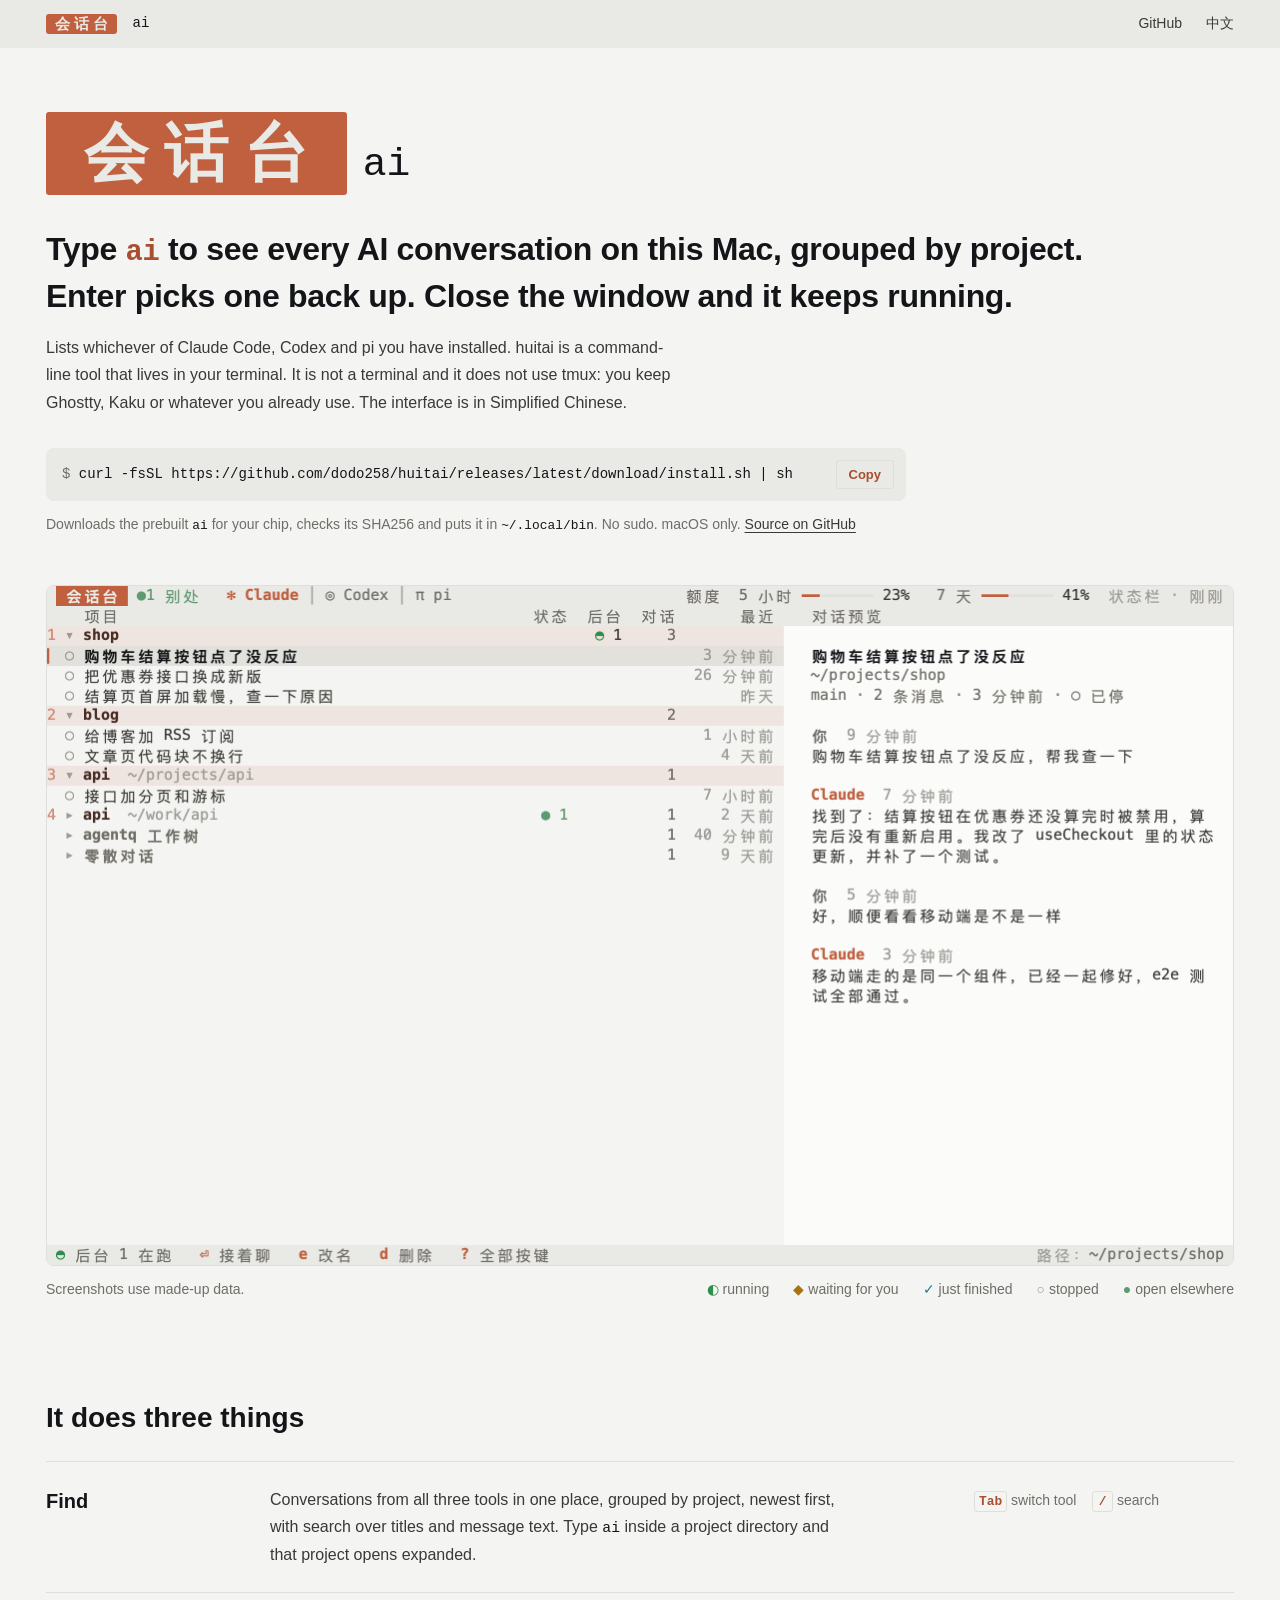
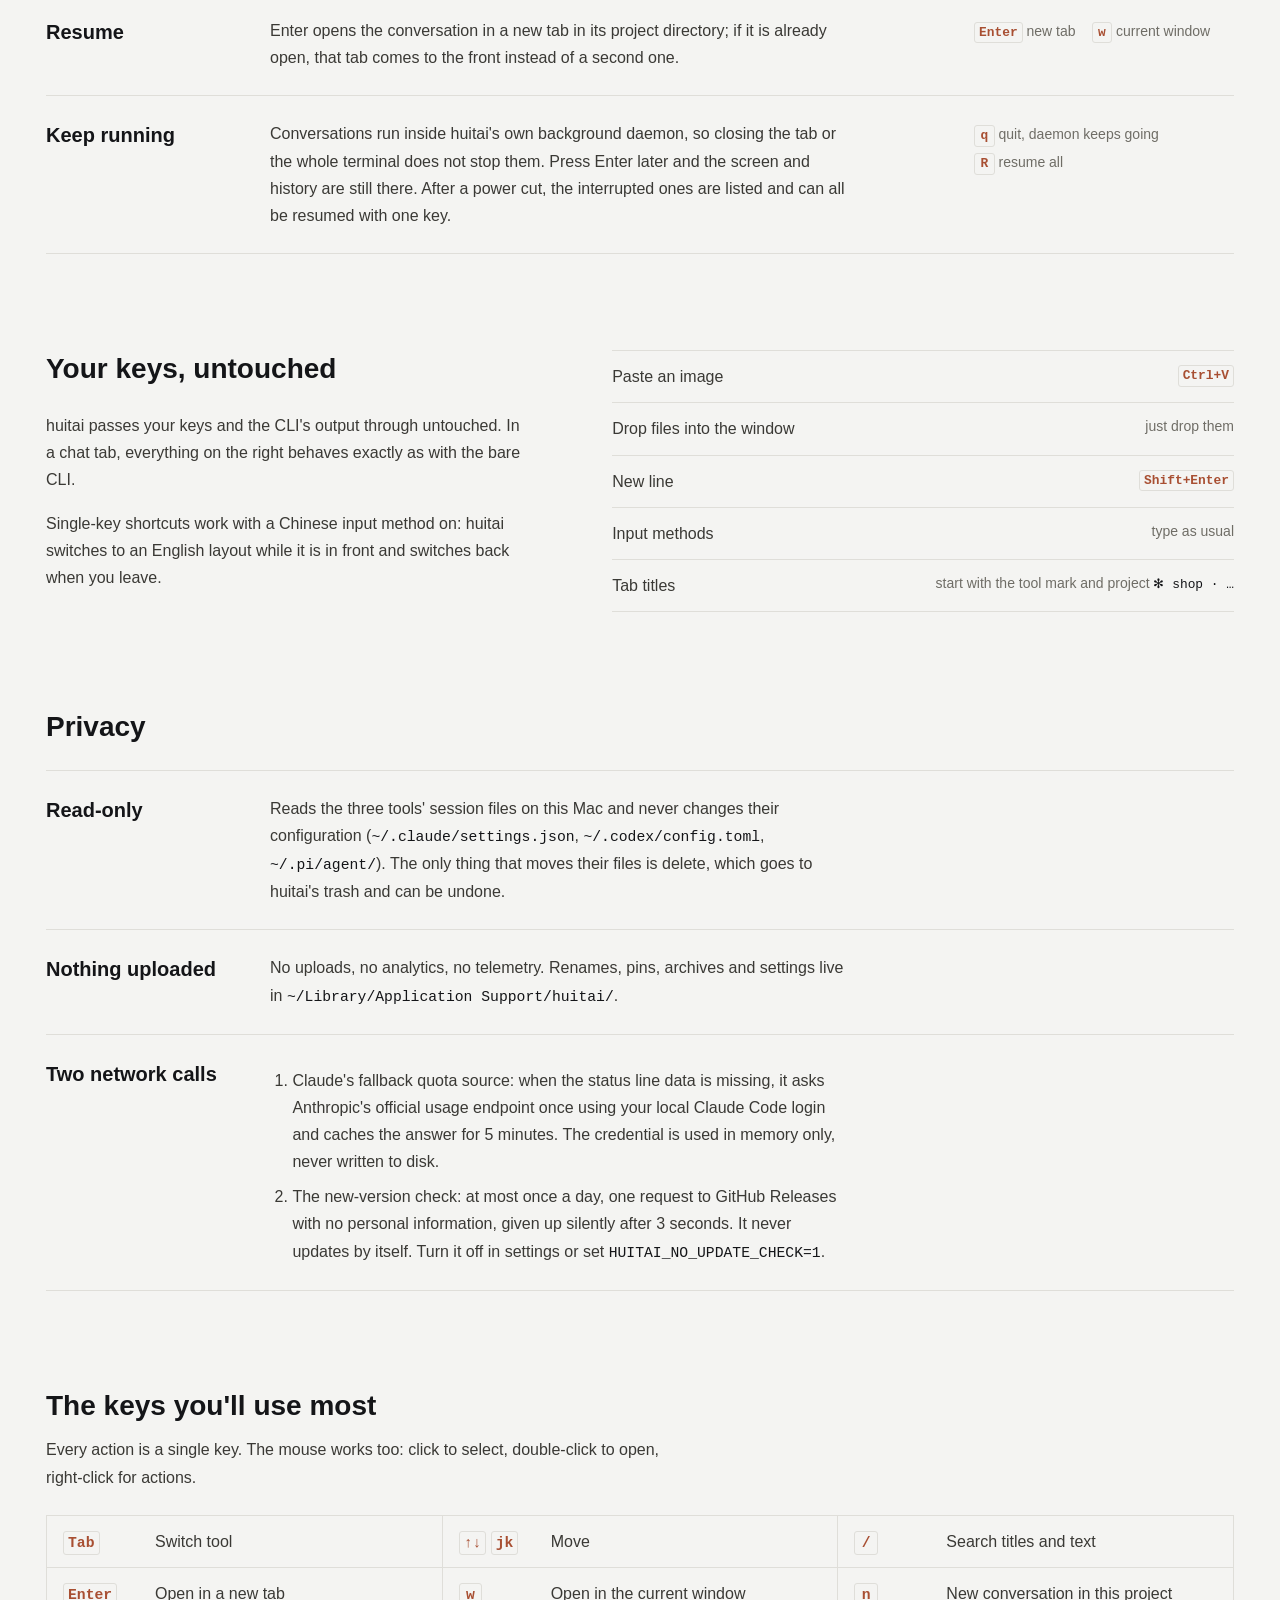
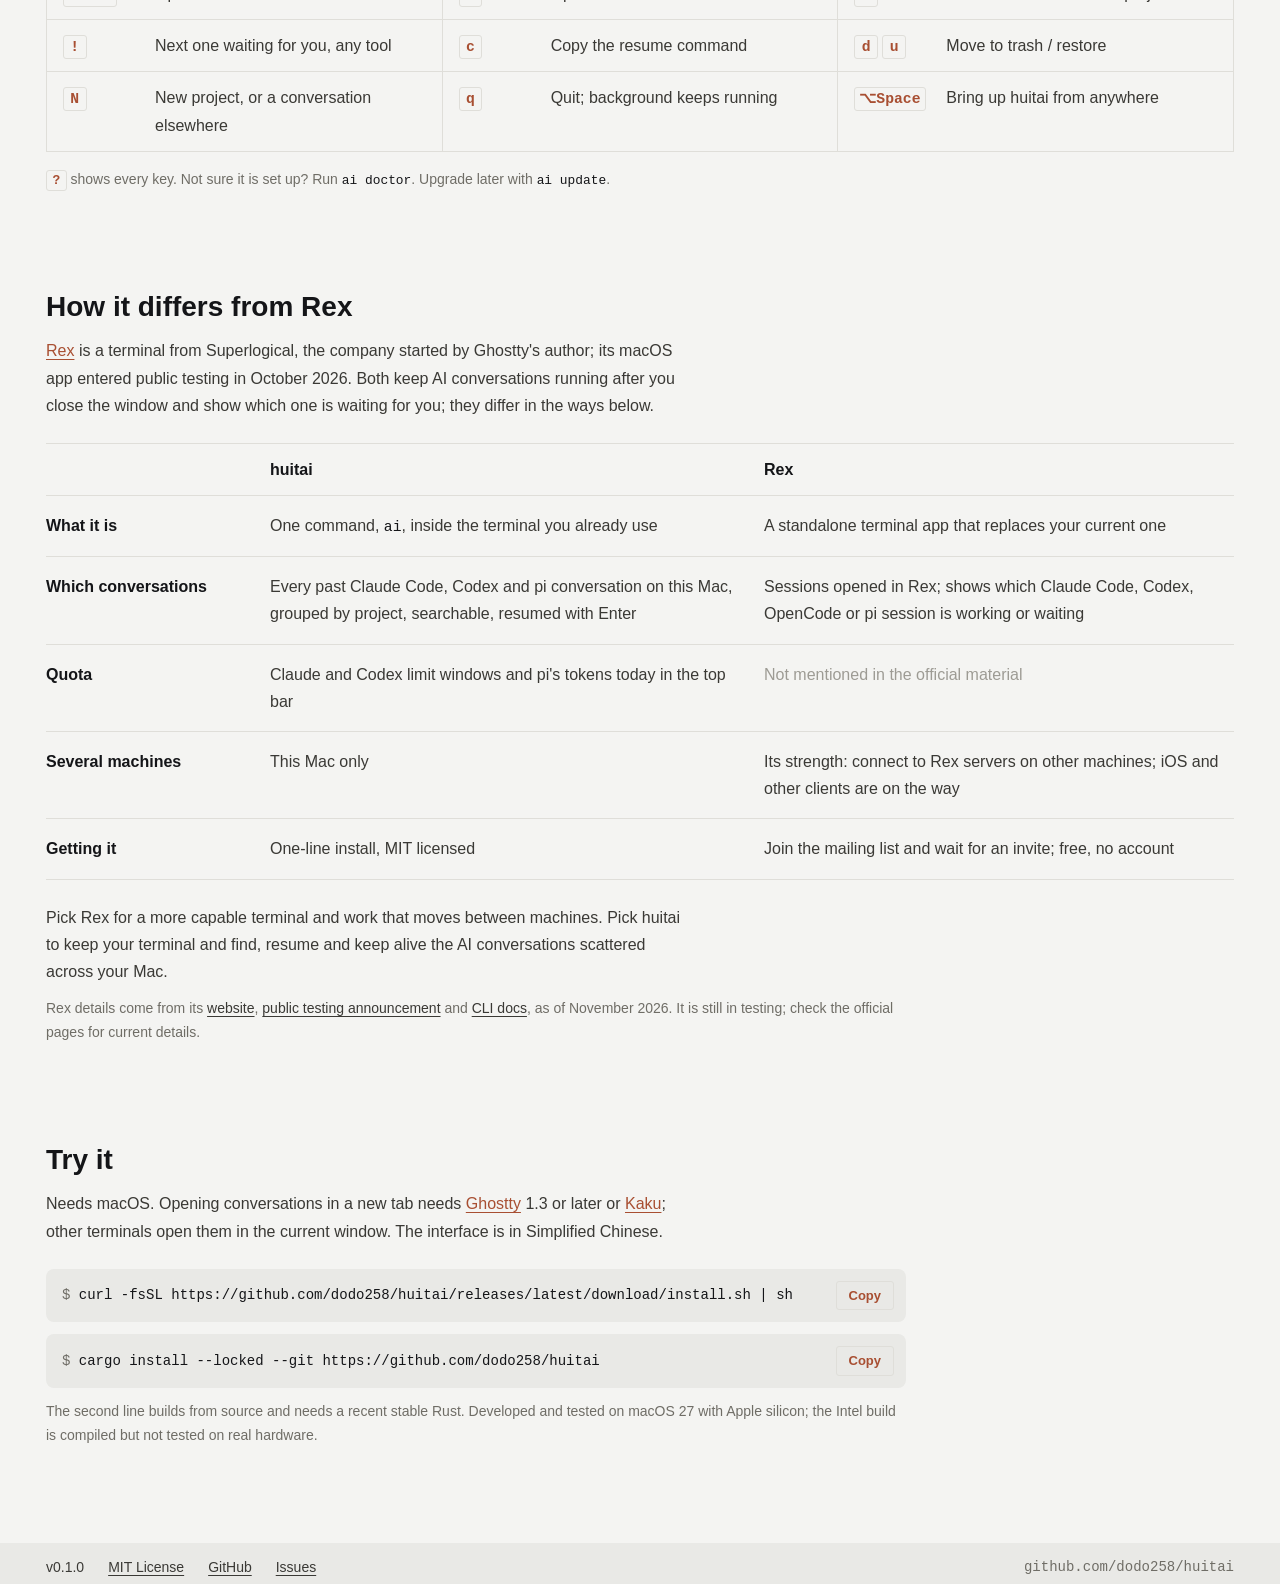
==== site/en/index.html @ d4ec8fe4 "huitai 0.1.0: AI session board for the macOS terminal" ====
<!doctype html>
<html lang="en">
<head>
<meta charset="utf-8">
<meta name="viewport" content="width=device-width, initial-scale=1">
<title>huitai · ai — your AI conversations, in the terminal</title>
<meta name="description" content="Type ai in your terminal to see every Claude Code, Codex and pi conversation on this Mac, grouped by project. Press Enter to pick one back up; close the window and it keeps running. macOS, MIT licensed.">
<meta name="color-scheme" content="dark light">
<meta name="theme-color" content="#1d1e23" media="(prefers-color-scheme: dark)">
<meta name="theme-color" content="#e9e9e6" media="(prefers-color-scheme: light)">
<meta property="og:type" content="website">
<meta property="og:title" content="huitai · ai">
<meta property="og:description" content="Type ai in your terminal to see every Claude Code, Codex and pi conversation on this Mac, grouped by project. Press Enter to pick one back up; close the window and it keeps running.">
<meta property="og:image" content="https://huitai.agentq.cc/img/board-dark.png?v=79ec7763">
<meta property="og:locale" content="en_US">
<meta name="twitter:card" content="summary_large_image">
<link rel="alternate" hreflang="zh-CN" href="../index.html">
<link rel="icon" href="data:image/svg+xml,%3Csvg xmlns='http://www.w3.org/2000/svg' viewBox='0 0 32 32'%3E%3Crect width='32' height='32' rx='4' fill='%23d97757'/%3E%3Ctext x='16' y='23.5' font-size='21' font-weight='700' text-anchor='middle' fill='%231d1e23' font-family='PingFang SC,sans-serif'%3E%E4%BC%9A%3C/text%3E%3C/svg%3E">
<link rel="stylesheet" href="../style.css?v=bbe2c063">
</head>
<body>

<header class="top">
	<div class="wrap">
		<span class="stamp" lang="zh-CN">会话台</span>
		<span class="name">ai</span>
		<nav>
			<a href="https://github.com/dodo258/huitai">GitHub</a>
			<a href="../index.html" hreflang="zh-CN" lang="zh-CN">中文</a>
		</nav>
	</div>
</header>

<main>
	<section class="hero">
		<div class="wrap">
			<h1><span class="stamp" lang="zh-CN" title="huitai">会话台</span><code>ai</code></h1>
			<p class="tag">Type <code>ai</code> to see every AI conversation on this Mac, grouped by project.<br>Enter picks one back up. Close the window and it keeps running.</p>
			<p class="lead">Lists whichever of Claude Code, Codex and pi you have installed. huitai is a command-line tool that lives in your terminal. It is not a terminal and it does not use tmux: you keep Ghostty, Kaku or whatever you already use. The interface is in Simplified Chinese.</p>
			<div class="cmd">
				<code>curl -fsSL https://github.com/dodo258/huitai/releases/latest/download/install.sh | sh</code>
				<button class="copy" type="button" data-done="Copied">Copy</button>
			</div>
			<p class="note">Downloads the prebuilt <code>ai</code> for your chip, checks its SHA256 and puts it in <code>~/.local/bin</code>. No sudo. macOS only. <a href="https://github.com/dodo258/huitai">Source on GitHub</a></p>
		</div>
	</section>

	<section class="shot">
		<div class="wrap">
			<a href="../img/board-dark.png?v=79ec7763" aria-label="Full-size screenshot">
				<picture>
					<source media="(prefers-color-scheme: light)" srcset="../img/board-light.png?v=a82c482d">
					<img src="../img/board-dark.png?v=79ec7763" width="2376" height="1360" alt="huitai: conversations grouped by project on the left with status, background, count and last-active columns; the selected conversation's live screen on the right">
				</picture>
			</a>
			<ul class="legend">
				<li>Screenshots use made-up data.</li>
				<li><b class="running">◐</b>running</li>
				<li><b class="waiting">◆</b>waiting for you</li>
				<li><b class="done">✓</b>just finished</li>
				<li><b class="stopped">○</b>stopped</li>
				<li><b class="elsewhere">●</b>open elsewhere</li>
			</ul>
		</div>
	</section>

	<section class="part">
		<div class="wrap">
			<h2>It does three things</h2>
			<dl class="rows">
				<div>
					<dt>Find</dt>
					<dd>Conversations from all three tools in one place, grouped by project, newest first, with search over titles and message text. Type <code>ai</code> inside a project directory and that project opens expanded.</dd>
					<dd class="keys"><span><kbd>Tab</kbd> switch tool</span><span><kbd>/</kbd> search</span></dd>
				</div>
				<div>
					<dt>Resume</dt>
					<dd>Enter opens the conversation in a new tab in its project directory; if it is already open, that tab comes to the front instead of a second one.</dd>
					<dd class="keys"><span><kbd>Enter</kbd> new tab</span><span><kbd>w</kbd> current window</span></dd>
				</div>
				<div>
					<dt>Keep running</dt>
					<dd>Conversations run inside huitai's own background daemon, so closing the tab or the whole terminal does not stop them. Press Enter later and the screen and history are still there. After a power cut, the interrupted ones are listed and can all be resumed with one key.</dd>
					<dd class="keys"><span><kbd>q</kbd> quit, daemon keeps going</span><span><kbd>R</kbd> resume all</span></dd>
				</div>
			</dl>
		</div>
	</section>

	<section class="part">
		<div class="wrap pass">
			<div>
				<h2>Your keys, untouched</h2>
				<p>huitai passes your keys and the CLI's output through untouched. In a chat tab, everything on the right behaves exactly as with the bare CLI.</p>
				<p>Single-key shortcuts work with a Chinese input method on: huitai switches to an English layout while it is in front and switches back when you leave.</p>
			</div>
			<ul class="same">
				<li><span>Paste an image</span><span><kbd>Ctrl+V</kbd></span></li>
				<li><span>Drop files into the window</span><span>just drop them</span></li>
				<li><span>New line</span><span><kbd>Shift+Enter</kbd></span></li>
				<li><span>Input methods</span><span>type as usual</span></li>
				<li><span>Tab titles</span><span>start with the tool mark and project <code>✻ shop · …</code></span></li>
			</ul>
		</div>
	</section>

	<section class="part privacy">
		<div class="wrap">
			<h2>Privacy</h2>
			<dl class="rows">
				<div>
					<dt>Read-only</dt>
					<dd>Reads the three tools' session files on this Mac and never changes their configuration (<code>~/.claude/settings.json</code>, <code>~/.codex/config.toml</code>, <code>~/.pi/agent/</code>). The only thing that moves their files is delete, which goes to huitai's trash and can be undone.</dd>
				</div>
				<div>
					<dt>Nothing uploaded</dt>
					<dd>No uploads, no analytics, no telemetry. Renames, pins, archives and settings live in <code>~/Library/Application Support/huitai/</code>.</dd>
				</div>
				<div>
					<dt>Two network calls</dt>
					<dd>
						<ol>
							<li>Claude's fallback quota source: when the status line data is missing, it asks Anthropic's official usage endpoint once using your local Claude Code login and caches the answer for 5 minutes. The credential is used in memory only, never written to disk.</li>
							<li>The new-version check: at most once a day, one request to GitHub Releases with no personal information, given up silently after 3 seconds. It never updates by itself. Turn it off in settings or set <code>HUITAI_NO_UPDATE_CHECK=1</code>.</li>
						</ol>
					</dd>
				</div>
			</dl>
		</div>
	</section>

	<section class="part">
		<div class="wrap">
			<h2>The keys you'll use most</h2>
			<p class="intro">Every action is a single key. The mouse works too: click to select, double-click to open, right-click for actions.</p>
			<dl class="keys-grid">
				<div><dt><kbd>Tab</kbd></dt><dd>Switch tool</dd></div>
				<div><dt><kbd>↑↓</kbd> <kbd>jk</kbd></dt><dd>Move</dd></div>
				<div><dt><kbd>/</kbd></dt><dd>Search titles and text</dd></div>
				<div><dt><kbd>Enter</kbd></dt><dd>Open in a new tab</dd></div>
				<div><dt><kbd>w</kbd></dt><dd>Open in the current window</dd></div>
				<div><dt><kbd>n</kbd></dt><dd>New conversation in this project</dd></div>
				<div><dt><kbd>!</kbd></dt><dd>Next one waiting for you, any tool</dd></div>
				<div><dt><kbd>c</kbd></dt><dd>Copy the resume command</dd></div>
				<div><dt><kbd>d</kbd> <kbd>u</kbd></dt><dd>Move to trash / restore</dd></div>
				<div><dt><kbd>N</kbd></dt><dd>New project, or a conversation elsewhere</dd></div>
				<div><dt><kbd>q</kbd></dt><dd>Quit; background keeps running</dd></div>
				<div><dt><kbd>⌥Space</kbd></dt><dd>Bring up huitai from anywhere</dd></div>
			</dl>
			<p class="keys-more"><kbd>?</kbd> shows every key. Not sure it is set up? Run <code>ai doctor</code>. Upgrade later with <code>ai update</code>.</p>
		</div>
	</section>

	<section class="part">
		<div class="wrap">
			<h2>How it differs from Rex</h2>
			<p class="intro"><a href="https://www.superlogical.com/">Rex</a> is a terminal from Superlogical, the company started by Ghostty's author; its macOS app entered public testing in October 2026. Both keep AI conversations running after you close the window and show which one is waiting for you; they differ in the ways below.</p>
			<div class="compare">
				<div class="head"><span></span><span>huitai</span><span>Rex</span></div>
				<div><span class="k">What it is</span><p data-who="huitai">One command, <code>ai</code>, inside the terminal you already use</p><p data-who="Rex">A standalone terminal app that replaces your current one</p></div>
				<div><span class="k">Which conversations</span><p data-who="huitai">Every past Claude Code, Codex and pi conversation on this Mac, grouped by project, searchable, resumed with Enter</p><p data-who="Rex">Sessions opened in Rex; shows which Claude Code, Codex, OpenCode or pi session is working or waiting</p></div>
				<div><span class="k">Quota</span><p data-who="huitai">Claude and Codex limit windows and pi's tokens today in the top bar</p><p data-who="Rex" class="none">Not mentioned in the official material</p></div>
				<div><span class="k">Several machines</span><p data-who="huitai">This Mac only</p><p data-who="Rex">Its strength: connect to Rex servers on other machines; iOS and other clients are on the way</p></div>
				<div><span class="k">Getting it</span><p data-who="huitai">One-line install, MIT licensed</p><p data-who="Rex">Join the mailing list and wait for an invite; free, no account</p></div>
			</div>
			<p class="pick">Pick Rex for a more capable terminal and work that moves between machines. Pick huitai to keep your terminal and find, resume and keep alive the AI conversations scattered across your Mac.</p>
			<p class="note">Rex details come from its <a href="https://www.superlogical.com/">website</a>, <a href="https://www.superlogical.com/updates/public-testing-beginning">public testing announcement</a> and <a href="https://www.superlogical.com/rex/docs/automate/cli">CLI docs</a>, as of November 2026. It is still in testing; check the official pages for current details.</p>
		</div>
	</section>

	<section class="part">
		<div class="wrap">
			<h2>Try it</h2>
			<p class="intro">Needs macOS. Opening conversations in a new tab needs <a href="https://ghostty.org">Ghostty</a> 1.3 or later or <a href="https://github.com/tw93/Kaku">Kaku</a>; other terminals open them in the current window. The interface is in Simplified Chinese.</p>
			<div class="cmd">
				<code>curl -fsSL https://github.com/dodo258/huitai/releases/latest/download/install.sh | sh</code>
				<button class="copy" type="button" data-done="Copied">Copy</button>
			</div>
			<div class="cmd">
				<code>cargo install --locked --git https://github.com/dodo258/huitai</code>
				<button class="copy" type="button" data-done="Copied">Copy</button>
			</div>
			<p class="note">The second line builds from source and needs a recent stable Rust. Developed and tested on macOS 27 with Apple silicon; the Intel build is compiled but not tested on real hardware.</p>
		</div>
	</section>
</main>

<footer class="foot">
	<div class="wrap">
		<span>v0.1.0</span>
		<a href="https://github.com/dodo258/huitai/blob/main/LICENSE">MIT License</a>
		<a href="https://github.com/dodo258/huitai">GitHub</a>
		<a href="https://github.com/dodo258/huitai/issues">Issues</a>
		<span class="path">github.com/dodo258/huitai</span>
	</div>
</footer>

<script src="../site.js?v=b9427ae2"></script>
</body>
</html>
---- site/style.css ----
/* 会话台官网。颜色直接取自终端界面 src/ui/theme.rs，角色一色一义：
   赤陶（Claude 强调色）只给能按、能点的东西：印章、按键、链接、复制按钮；
   状态色只出现在截图下面的状态灯图例里；其余全是灰阶。
   深色是默认，系统是浅色时换成 theme.rs 的 LIGHT（中性灰，不用奶油色）。 */

:root {
	color-scheme: dark light;

	--base: #17181c;     /* 页面底，列表区底色 */
	--bar: #1d1e23;      /* 顶栏、底栏、命令块；也是印章上的字色 */
	--preview: #131417;  /* 截图外框底 */
	--line: #24262c;     /* 分隔线、悬停底（界面里的选中行底色） */
	--text: #b9b7ae;     /* 正文 */
	--title: #f2efe7;    /* 标题 */
	--muted: #8a887f;    /* 说明文字（theme.rs 的 #7c7a72 提亮一档，网页小字要读得清） */
	--accent: #d97757;   /* Claude 赤陶：能按、能点的 */
	--stamp: #d97757;    /* 印章底色，和界面里的印章同色 */
	--running: #78c98f;
	--waiting: #e8b85a;
	--done: #5ec4d6;
	--stopped: #6b6962;
	--elsewhere: #5c9a6c; /* 别处开着：比「在跑」柔一档的绿 */

	--sans: -apple-system, BlinkMacSystemFont, "PingFang SC", "Hiragino Sans GB", "Microsoft YaHei", "Helvetica Neue", sans-serif;
	--mono: ui-monospace, "SF Mono", SFMono-Regular, Menlo, Consolas, monospace;

	--fs-stamp: clamp(36px, 6vw, 64px);
	--fs-tag: clamp(22px, 2.6vw, 32px);
	--fs-h2: clamp(22px, 2.4vw, 28px);
	--fs-row: 20px;
	--fs-body: 16px;
	--fs-small: 14px;
	--fs-mono: 14px;

	--s1: 4px;
	--s2: 8px;
	--s3: 12px;
	--s4: 16px;
	--s5: 24px;
	--s6: 32px;
	--s7: 48px;
	--s8: 64px;
	--s9: 96px;

	--r-key: 3px;   /* 按键、印章：终端里的方块，只倒一点角 */
	--r-box: 8px;   /* 命令块、截图外框 */

	--wrap: 1188px; /* 截图 2376px 宽的一半，2 倍屏刚好一比一 */
	--gutter: 24px;
}

@media (prefers-color-scheme: light) {
	:root {
		--base: #f4f4f2;
		--bar: #e9e9e6;
		--preview: #fbfbfa;
		--line: #dfded9;
		--text: #3a3935;
		--title: #141518;
		--muted: #6f6d66;
		--accent: #a84f32; /* theme.rs 的 #c0603f 压一档：浅底上链接、按键字要够 4.5:1 */
		--stamp: #c0603f;  /* 印章是标志，保持和界面截图里一样 */
		--running: #2e8f4c;
		--waiting: #a8740f;
		--done: #16808f;
		--stopped: #9d9b94;
		--elsewhere: #5e9a6f;
	}
}

* { box-sizing: border-box; }

html { -webkit-text-size-adjust: 100%; }

body {
	margin: 0;
	background: var(--base);
	color: var(--text);
	font: var(--fs-body)/1.7 var(--sans);
	-webkit-font-smoothing: antialiased;
}

a { color: var(--accent); text-underline-offset: 3px; text-decoration-thickness: 1px; }
a:hover { text-decoration-thickness: 2px; }
:focus-visible { outline: 2px solid var(--accent); outline-offset: 2px; }

code, kbd { font-family: var(--mono); font-size: 0.92em; }
code { color: var(--title); }

kbd {
	display: inline-block;
	min-width: 1.6em;
	padding: 0 var(--s1);
	border: 1px solid var(--line);
	border-radius: var(--r-key);
	color: var(--accent);
	font-weight: 600;
	line-height: 1.5;
	text-align: center;
	white-space: nowrap;
}

.wrap {
	max-width: calc(var(--wrap) + 2 * var(--gutter));
	margin: 0 auto;
	padding: 0 var(--gutter);
}

/* 印章：界面左上角那块反白「会话台」。全站只有它大胆。 */
.stamp {
	display: inline-block;
	padding: 0 0.35em 0 0.6em;
	border-radius: var(--r-key);
	background: var(--stamp);
	color: var(--bar);
	font-weight: 700;
	letter-spacing: 0.25em;
	line-height: 1.3;
}

/* 顶栏：和界面的顶栏同色同高 */
.top {
	background: var(--bar);
}
.top .wrap {
	display: flex;
	align-items: center;
	gap: var(--s4);
	height: 48px;
}
.top .stamp { font-size: 15px; }
.top .name { font-family: var(--mono); color: var(--title); font-size: var(--fs-mono); }
.top nav {
	margin-left: auto;
	display: flex;
	gap: var(--s5);
	font-size: var(--fs-small);
}
.top nav a { color: var(--text); text-decoration: none; }
.top nav a:hover { color: var(--title); }

/* 首屏 */
.hero { padding: var(--s8) 0 var(--s7); }
.hero h1 {
	margin: 0 0 var(--s6);
	display: flex;
	align-items: baseline;
	gap: var(--s4);
	font-size: var(--fs-stamp);
	line-height: 1;
}
.hero h1 code {
	color: var(--title);
	font-size: 0.62em;
	font-weight: 500;
}
.tag {
	margin: 0 0 var(--s4);
	max-width: 36em;
	color: var(--title);
	font-size: var(--fs-tag);
	font-weight: 600;
	line-height: 1.4;
	letter-spacing: -0.01em;
}
.tag code { font-size: 0.9em; color: var(--accent); }
.lead { margin: 0 0 var(--s6); max-width: 40em; }

/* 安装命令 */
.cmd {
	display: flex;
	align-items: center;
	gap: var(--s3);
	max-width: 860px;
	padding: var(--s3) var(--s3) var(--s3) var(--s4);
	border-radius: var(--r-box);
	background: var(--bar);
	font-family: var(--mono);
	font-size: var(--fs-mono);
}
.cmd + .cmd { margin-top: var(--s3); }
.cmd code {
	flex: 1;
	min-width: 0;
	overflow-wrap: anywhere;
	line-height: 1.6;
	font-size: 1em;
}
.cmd code::before { content: "$ "; color: var(--muted); }
.copy {
	flex: none;
	padding: var(--s1) var(--s3);
	border: 1px solid var(--line);
	border-radius: var(--r-key);
	background: transparent;
	color: var(--accent);
	font: 600 13px/1.5 var(--sans);
	cursor: pointer;
}
.copy:hover { background: var(--line); }
.note {
	margin: var(--s3) 0 0;
	max-width: 860px;
	color: var(--muted);
	font-size: var(--fs-small);
}
.note a { color: var(--text); }

/* 截图 */
.shot { padding-bottom: var(--s9); }
.shot a { display: block; }
.shot img {
	display: block;
	width: 100%;
	height: auto;
	border: 1px solid var(--line);
	border-radius: var(--r-box);
	background: var(--preview);
}
.legend {
	display: flex;
	flex-wrap: wrap;
	gap: var(--s2) var(--s5);
	margin: var(--s3) 0 0;
	padding: 0;
	list-style: none;
	color: var(--muted);
	font-size: var(--fs-small);
}
.legend li:first-child { margin-right: auto; }
.legend b { font-family: var(--mono); font-weight: 400; margin-right: var(--s1); }
.legend .running { color: var(--running); }
.legend .waiting { color: var(--waiting); }
.legend .done { color: var(--done); }
.legend .stopped { color: var(--stopped); }
.legend .elsewhere { color: var(--elsewhere); }

/* 节 */
section.part { padding-bottom: var(--s9); }
h2 {
	margin: 0 0 var(--s5);
	color: var(--title);
	font-size: var(--fs-h2);
	font-weight: 600;
	line-height: 1.35;
}
.intro { margin: calc(-1 * var(--s3)) 0 var(--s5); max-width: 40em; }

/* 三件事：像界面里的列表行，一行一件，细线分开 */
.rows { margin: 0; border-top: 1px solid var(--line); }
.rows > div {
	display: grid;
	grid-template-columns: 200px minmax(0, 1fr) 260px;
	gap: var(--s5);
	padding: var(--s5) 0;
	border-bottom: 1px solid var(--line);
}
.rows dt {
	color: var(--title);
	font-size: var(--fs-row);
	font-weight: 600;
	line-height: 1.5;
}
.rows dd { margin: 0; max-width: 36em; }
.rows .keys {
	color: var(--muted);
	font-size: var(--fs-small);
	line-height: 2;
}
.rows .keys span { display: inline-block; margin-right: var(--s4); white-space: nowrap; }

/* 不改你的按键 */
.pass {
	display: grid;
	grid-template-columns: minmax(0, 5fr) minmax(0, 6fr);
	gap: var(--s7);
	align-items: start;
}
.pass p { margin: 0 0 var(--s4); max-width: 30em; }
.same { margin: 0; padding: 0; list-style: none; border-top: 1px solid var(--line); }
.same li {
	display: flex;
	justify-content: space-between;
	gap: var(--s4);
	padding: var(--s3) 0;
	border-bottom: 1px solid var(--line);
}
.same li span:last-child { color: var(--muted); font-size: var(--fs-small); text-align: right; }

/* 隐私 */
.privacy .rows > div { grid-template-columns: 200px minmax(0, 1fr); }
.privacy ol { margin: var(--s2) 0 0; padding-left: 1.4em; }
.privacy ol li + li { margin-top: var(--s2); }

/* 常用的键：1px 细线网格 */
.keys-grid {
	display: grid;
	grid-template-columns: repeat(3, minmax(0, 1fr));
	gap: 1px;
	margin: 0;
	border: 1px solid var(--line);
	background: var(--line);
}
.keys-grid > div {
	display: flex;
	align-items: baseline;
	gap: var(--s3);
	padding: var(--s3) var(--s4);
	background: var(--base);
}
.keys-grid dt { flex: none; width: 5em; }
.keys-grid dd { margin: 0; }
.keys-more { margin: var(--s4) 0 0; color: var(--muted); font-size: var(--fs-small); }

/* 和 Rex 比：像界面里的表格，一行一项，细线分开；两列同样的字色，比得公道 */
.compare { border-top: 1px solid var(--line); }
.compare > div {
	display: grid;
	grid-template-columns: 200px minmax(0, 1fr) minmax(0, 1fr);
	gap: var(--s5);
	padding: var(--s4) 0;
	border-bottom: 1px solid var(--line);
}
.compare .head { color: var(--title); font-weight: 600; padding: var(--s3) 0; }
.compare .k { color: var(--title); font-weight: 600; }
.compare p { margin: 0; }
.compare .none { color: var(--stopped); }
.pick { margin: var(--s5) 0 var(--s3); max-width: 40em; }

/* 底栏：和界面的底栏一样，左边常用项，右边路径 */
.foot { background: var(--bar); font-size: var(--fs-small); }
.foot .wrap {
	display: flex;
	flex-wrap: wrap;
	align-items: center;
	gap: var(--s2) var(--s5);
	min-height: 48px;
	padding-top: var(--s2);
	padding-bottom: var(--s2);
}
.foot a { color: var(--text); }
.foot .path { margin-left: auto; font-family: var(--mono); color: var(--muted); }

@media (max-width: 900px) {
	.rows > div,
	.privacy .rows > div { grid-template-columns: minmax(0, 1fr); gap: var(--s2); }
	.pass { grid-template-columns: minmax(0, 1fr); gap: var(--s5); }
	.keys-grid { grid-template-columns: repeat(2, minmax(0, 1fr)); }
	.compare > div { grid-template-columns: minmax(0, 1fr); gap: var(--s1); }
	.compare .head { display: none; }
	.compare p::before { content: attr(data-who) "："; color: var(--muted); }
	.compare p:lang(en)::before { content: attr(data-who) ": "; }
}

@media (max-width: 600px) {
	:root { --gutter: 16px; }
	.hero { padding: var(--s7) 0 var(--s6); }
	.hero h1 { margin-bottom: var(--s5); }
	section.part, .shot { padding-bottom: var(--s8); }
	.cmd { flex-direction: column; align-items: stretch; }
	.copy { align-self: flex-end; }
	.keys-grid { grid-template-columns: minmax(0, 1fr); }
	.top nav { gap: var(--s4); }
	.foot .path { margin-left: 0; }
	.legend li:first-child { flex-basis: 100%; }
	.tag br { display: none; }
}
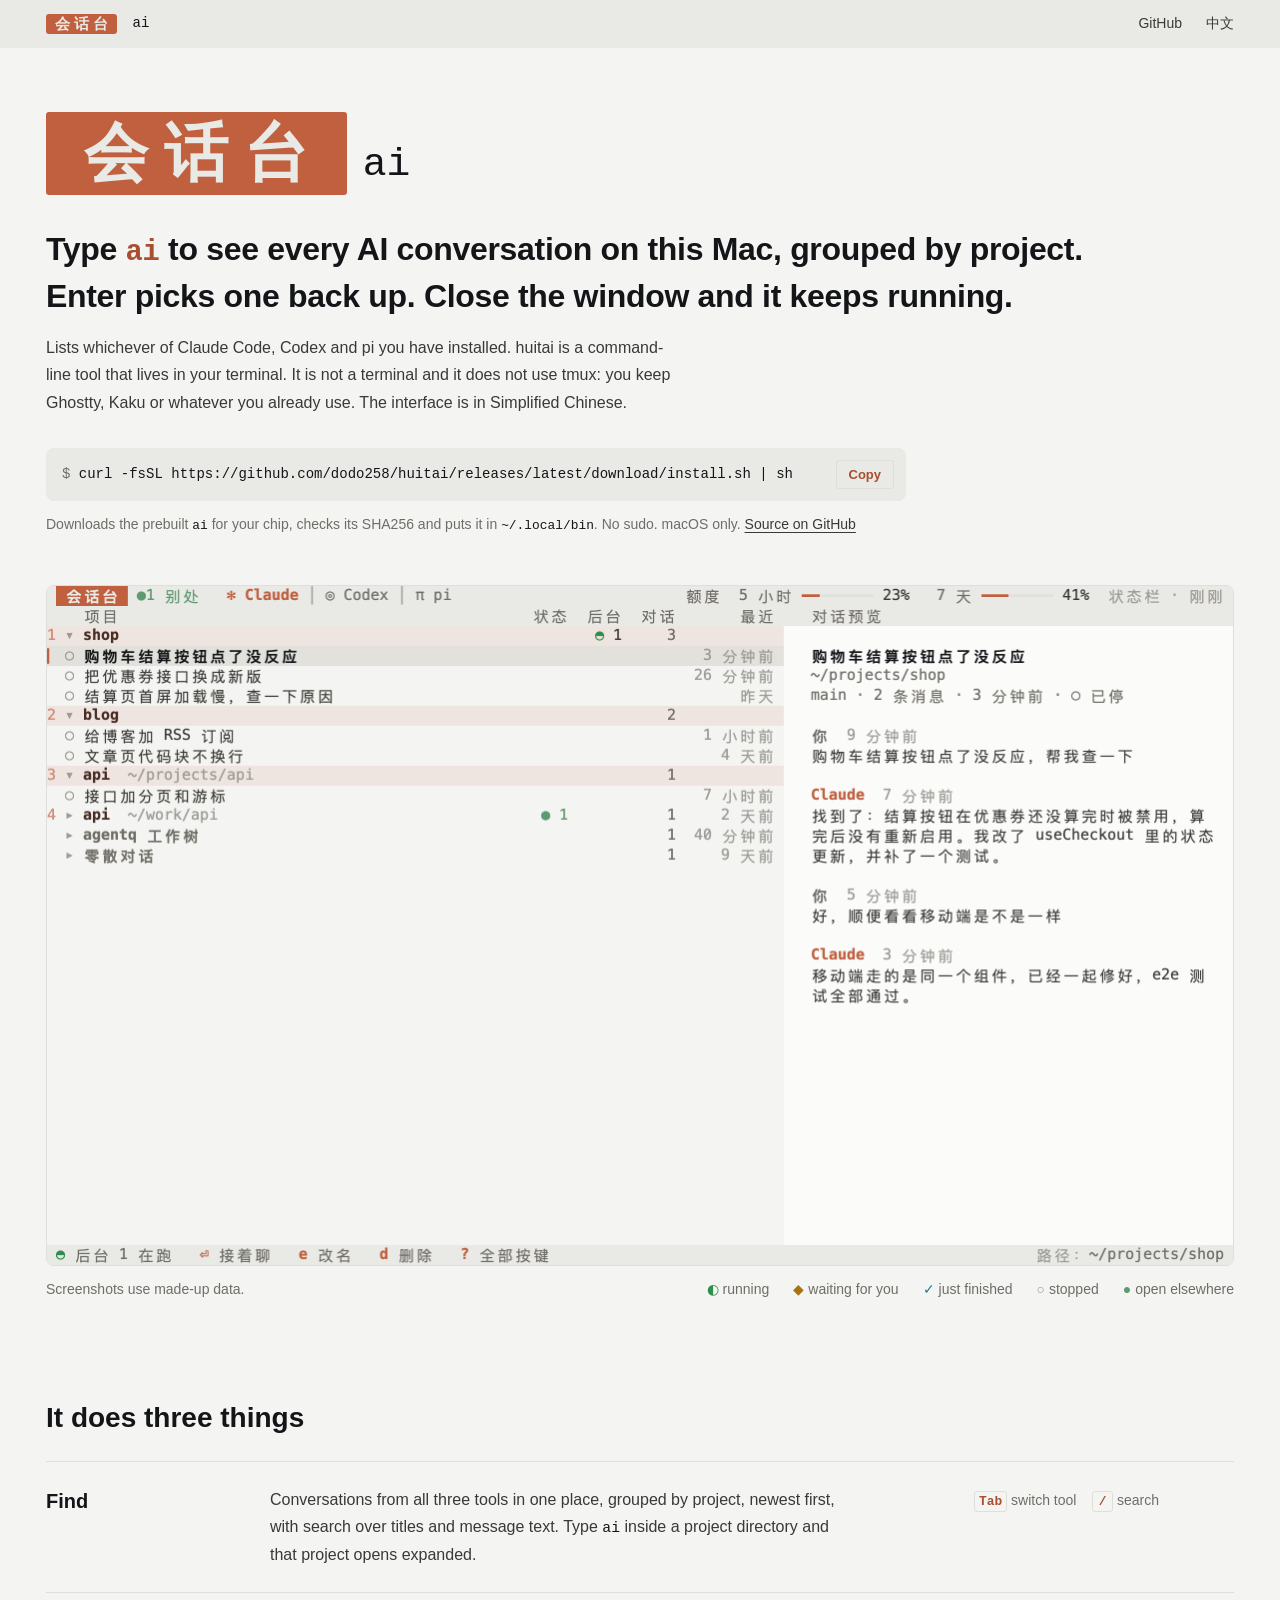
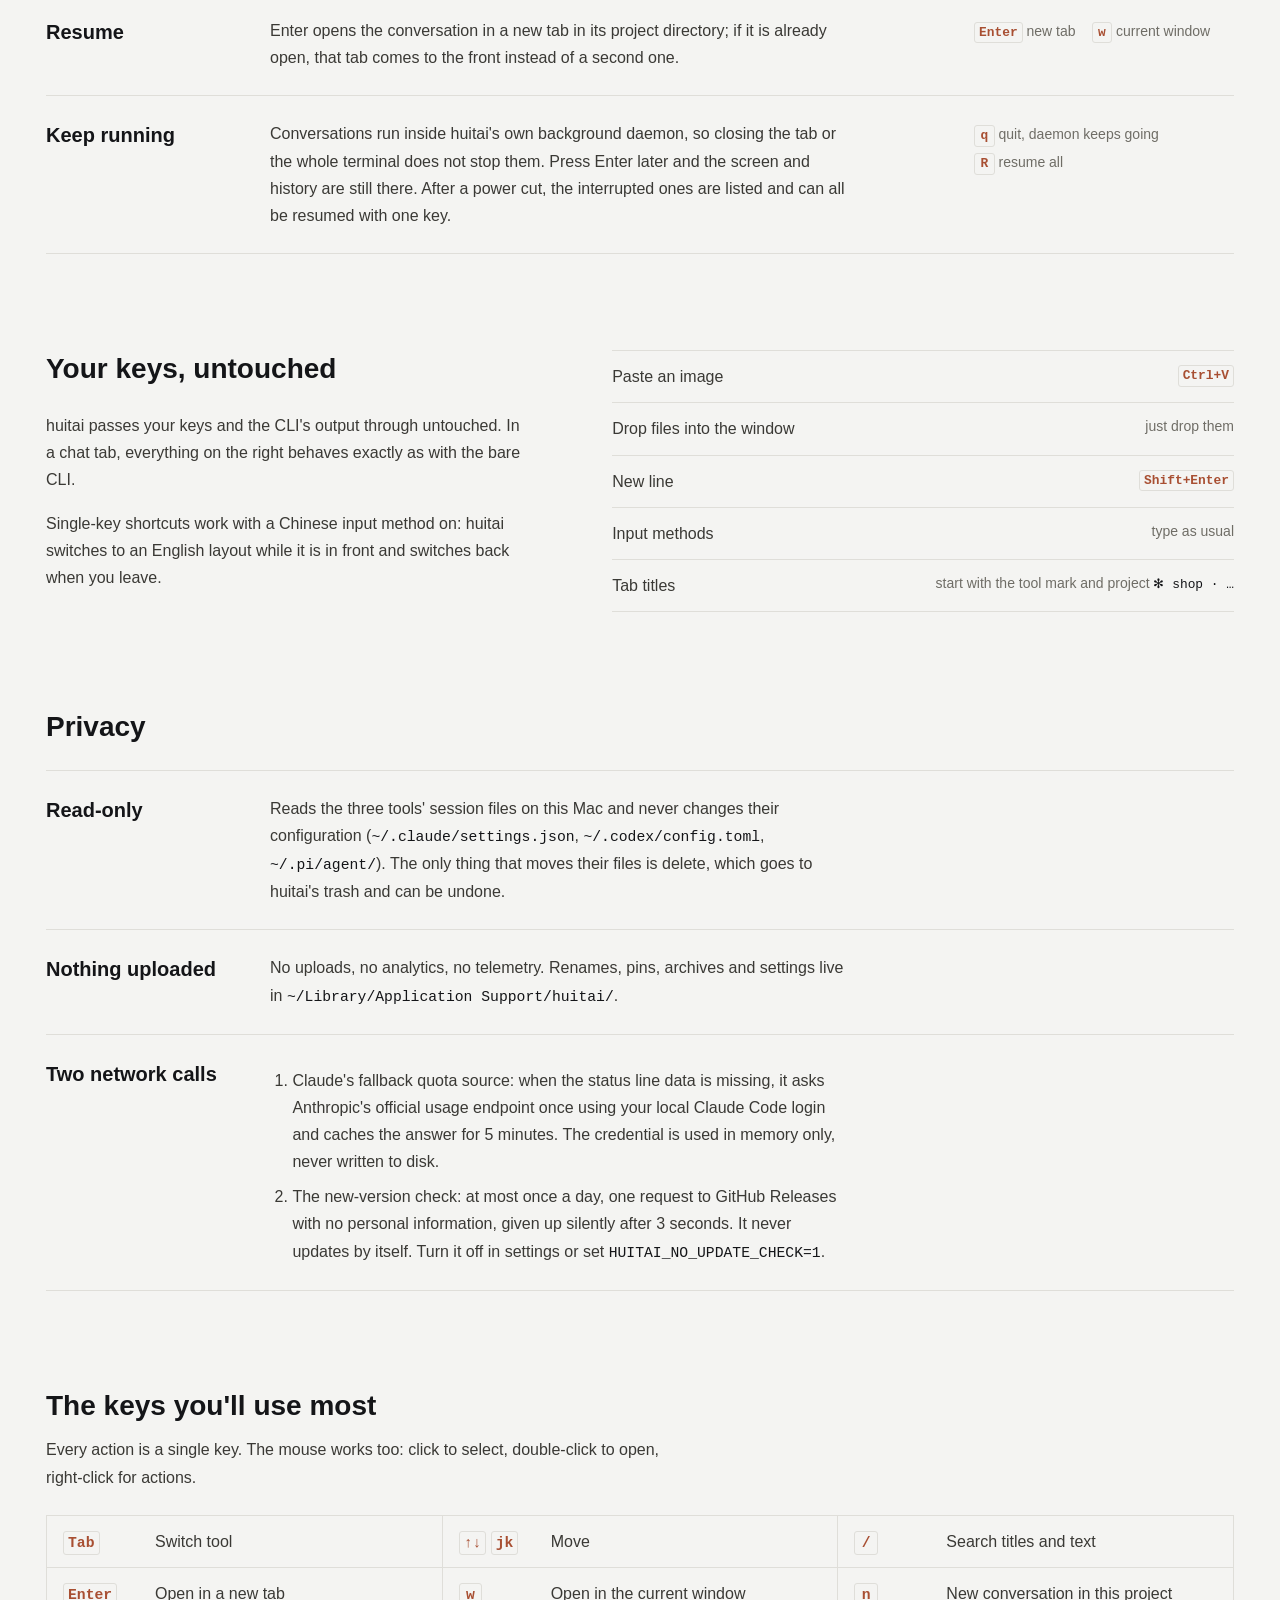
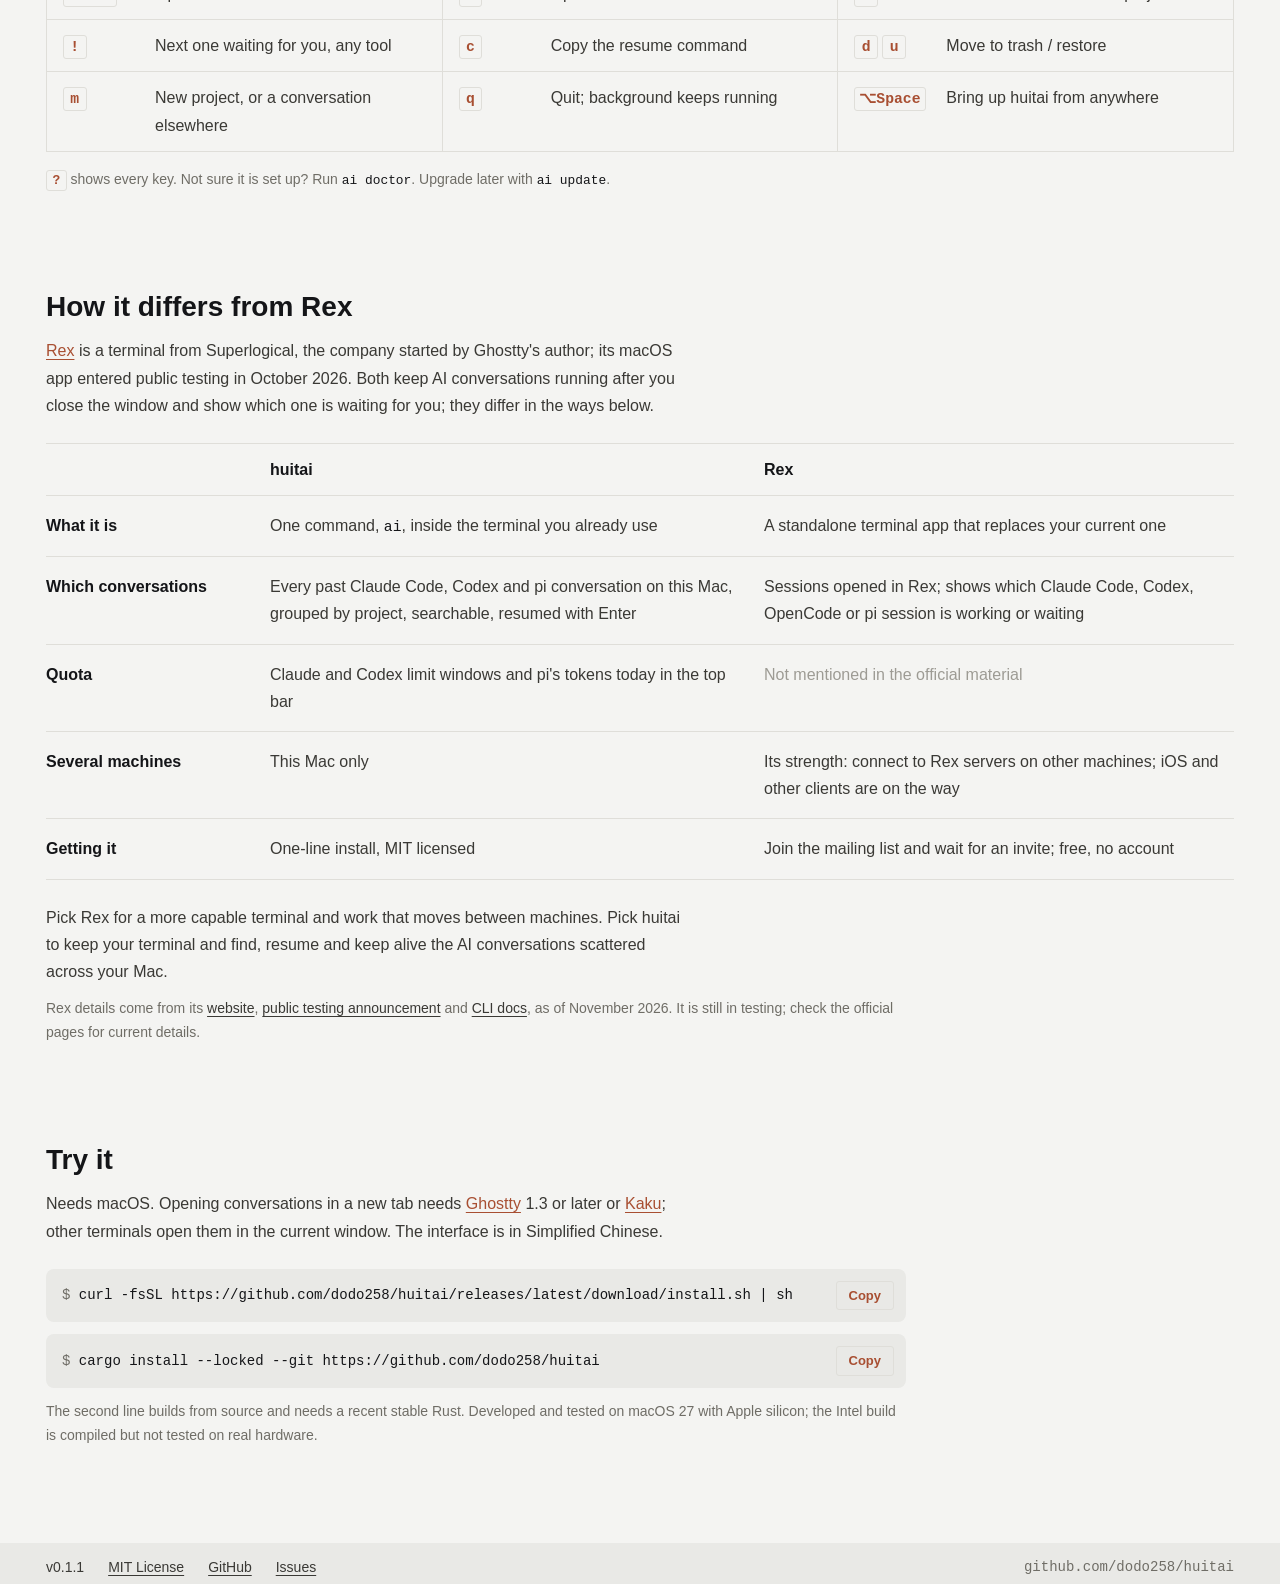
==== commit cb5a74dc: "huitai 0.1.1: new project key is now lowercase m (N still works)" ====
--- a/site/en/index.html
+++ b/site/en/index.html
@@ -143,7 +143,7 @@
 				<div><dt><kbd>!</kbd></dt><dd>Next one waiting for you, any tool</dd></div>
 				<div><dt><kbd>c</kbd></dt><dd>Copy the resume command</dd></div>
 				<div><dt><kbd>d</kbd> <kbd>u</kbd></dt><dd>Move to trash / restore</dd></div>
-				<div><dt><kbd>N</kbd></dt><dd>New project, or a conversation elsewhere</dd></div>
+				<div><dt><kbd>m</kbd></dt><dd>New project, or a conversation elsewhere</dd></div>
 				<div><dt><kbd>q</kbd></dt><dd>Quit; background keeps running</dd></div>
 				<div><dt><kbd>⌥Space</kbd></dt><dd>Bring up huitai from anywhere</dd></div>
 			</dl>
@@ -187,7 +187,7 @@
 
 <footer class="foot">
 	<div class="wrap">
-		<span>v0.1.0</span>
+		<span>v0.1.1</span>
 		<a href="https://github.com/dodo258/huitai/blob/main/LICENSE">MIT License</a>
 		<a href="https://github.com/dodo258/huitai">GitHub</a>
 		<a href="https://github.com/dodo258/huitai/issues">Issues</a>
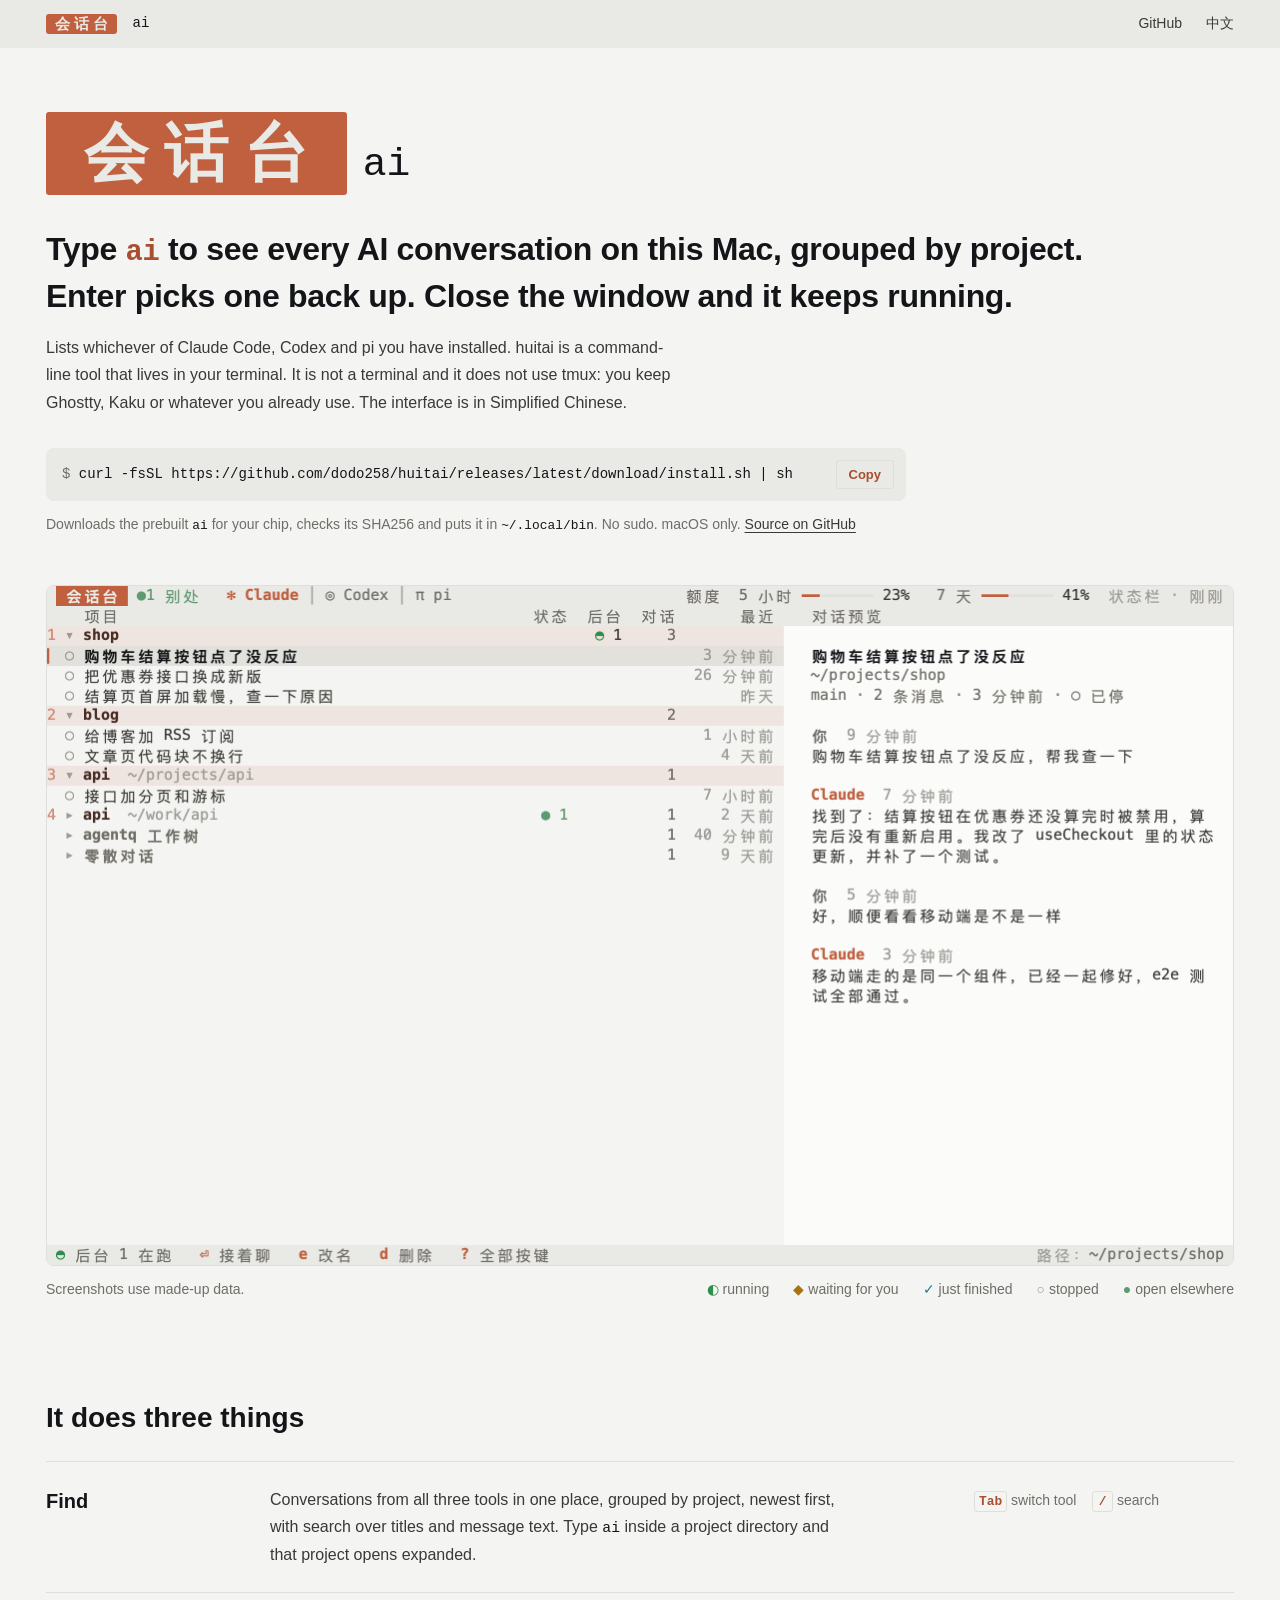
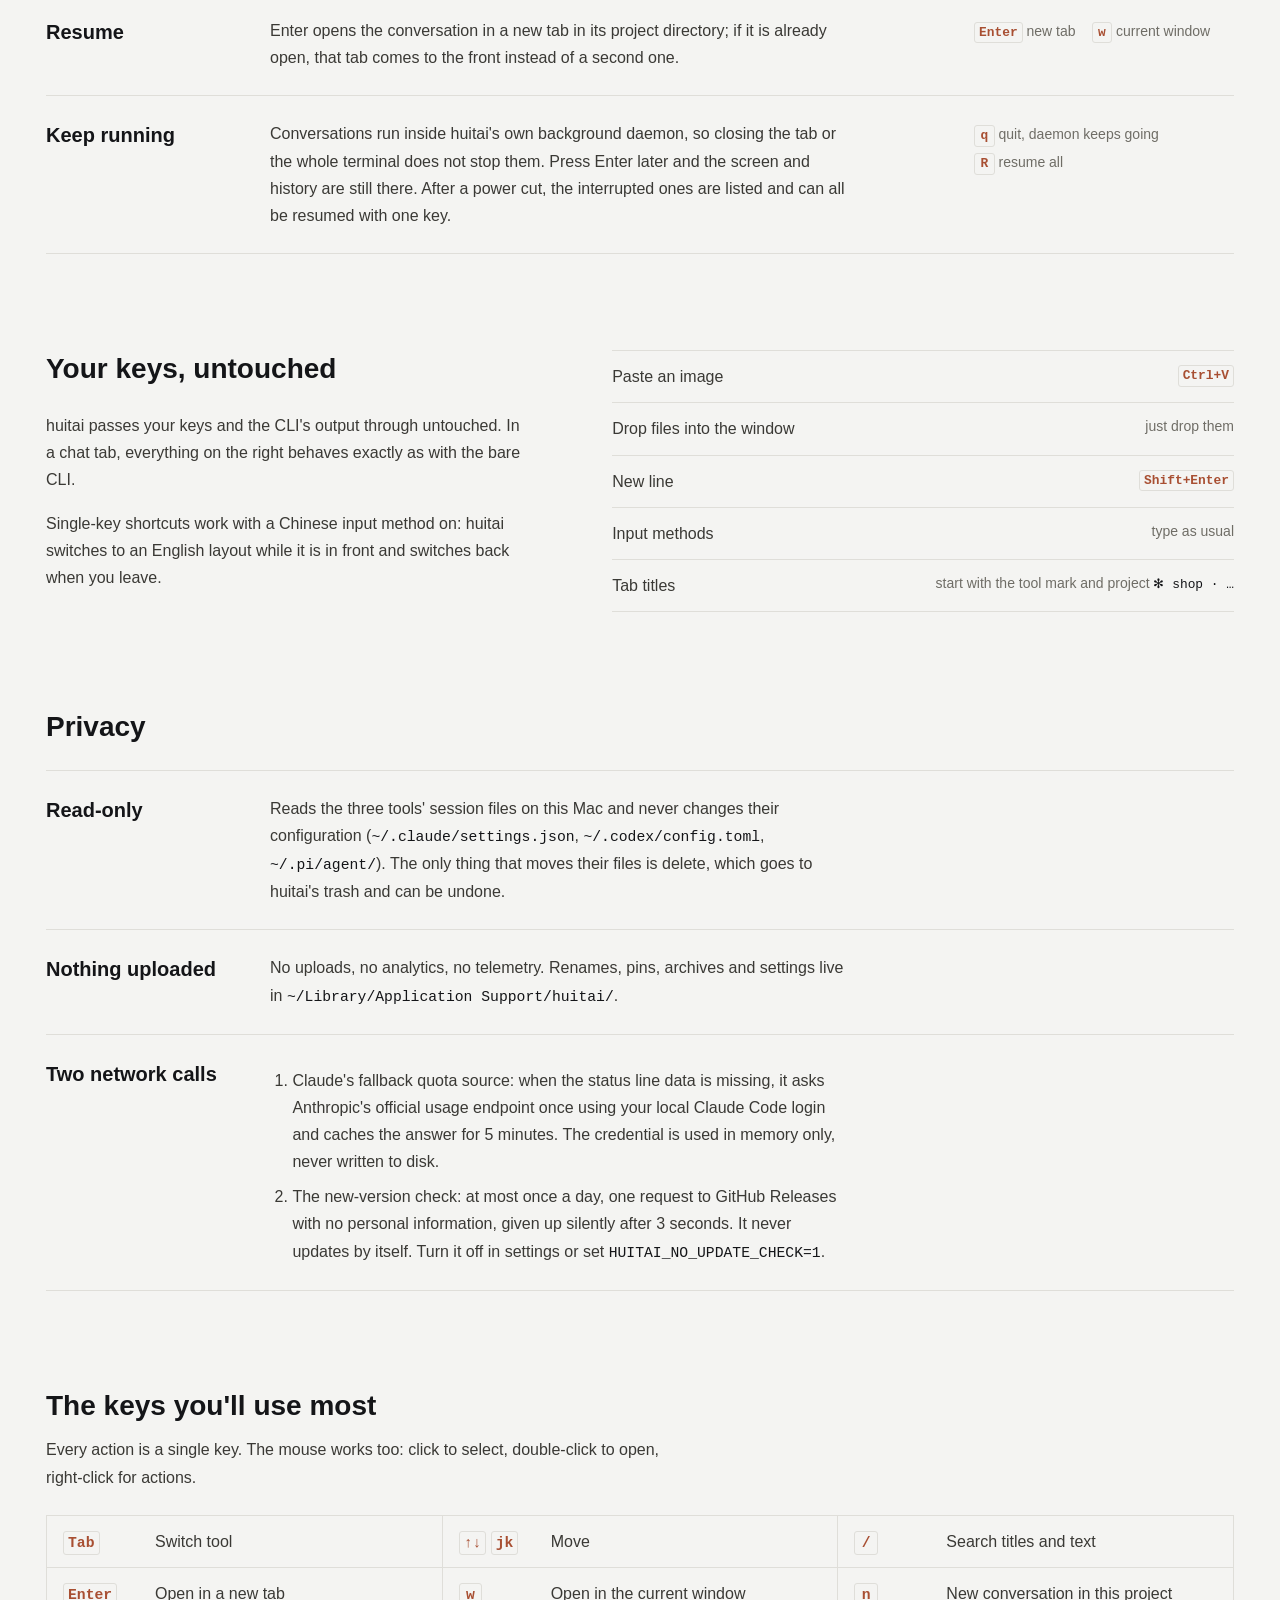
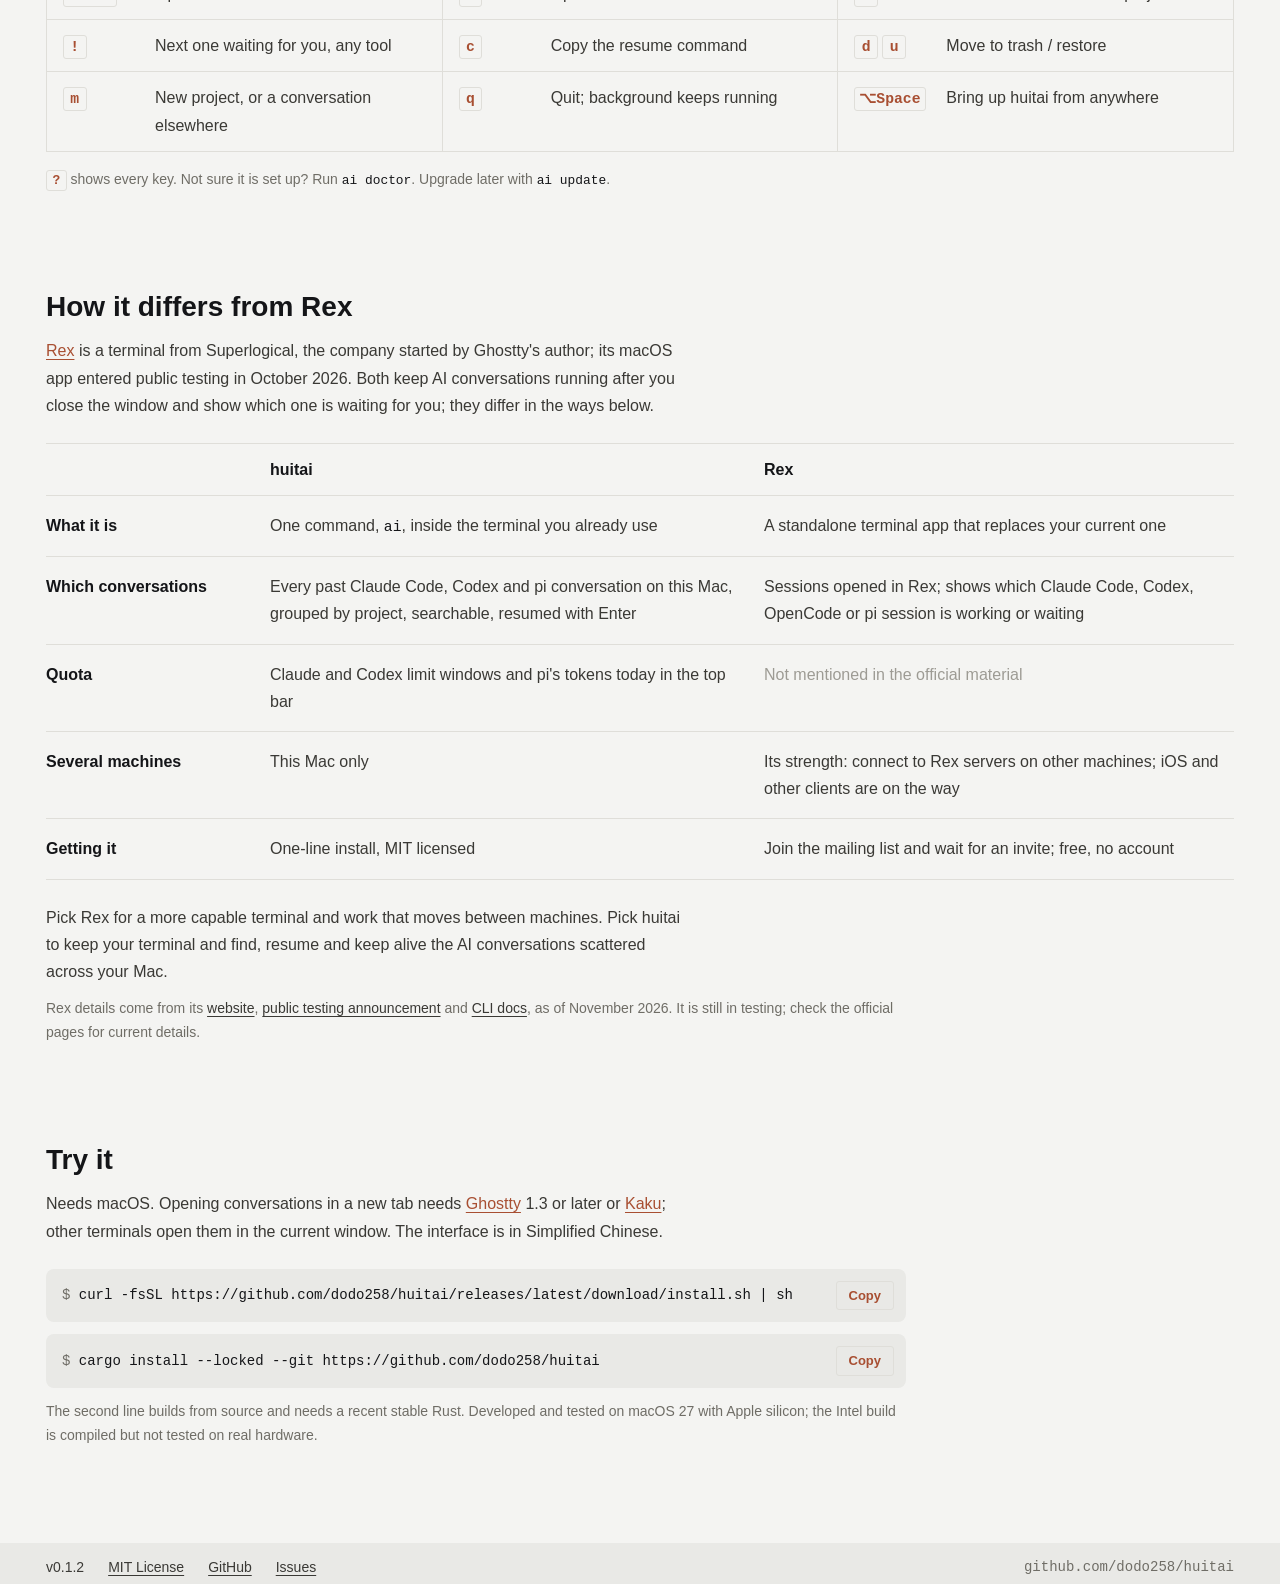
==== commit 76e5d8c1: "v0.1.2：等你回复汇总视图、整段对话只读视图" ====
--- a/site/en/index.html
+++ b/site/en/index.html
@@ -187,7 +187,7 @@
 
 <footer class="foot">
 	<div class="wrap">
-		<span>v0.1.1</span>
+		<span>v0.1.2</span>
 		<a href="https://github.com/dodo258/huitai/blob/main/LICENSE">MIT License</a>
 		<a href="https://github.com/dodo258/huitai">GitHub</a>
 		<a href="https://github.com/dodo258/huitai/issues">Issues</a>
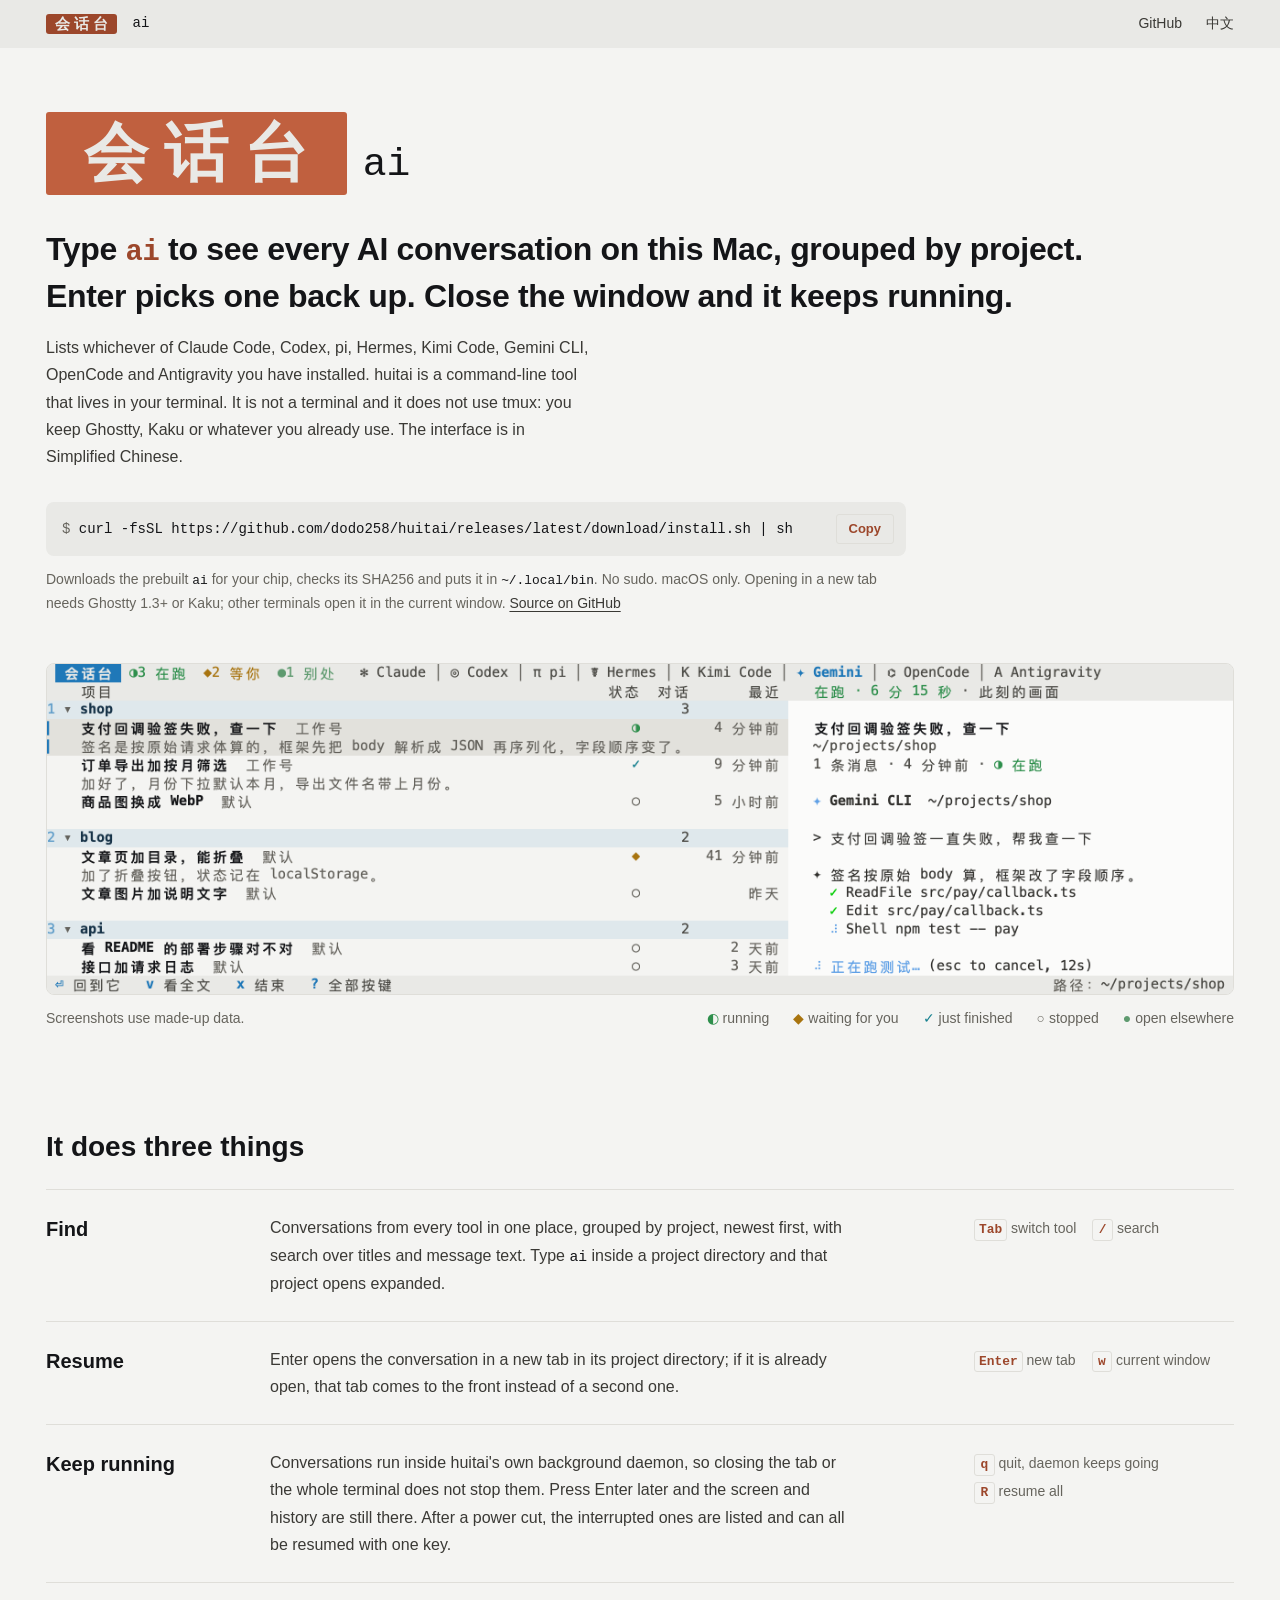
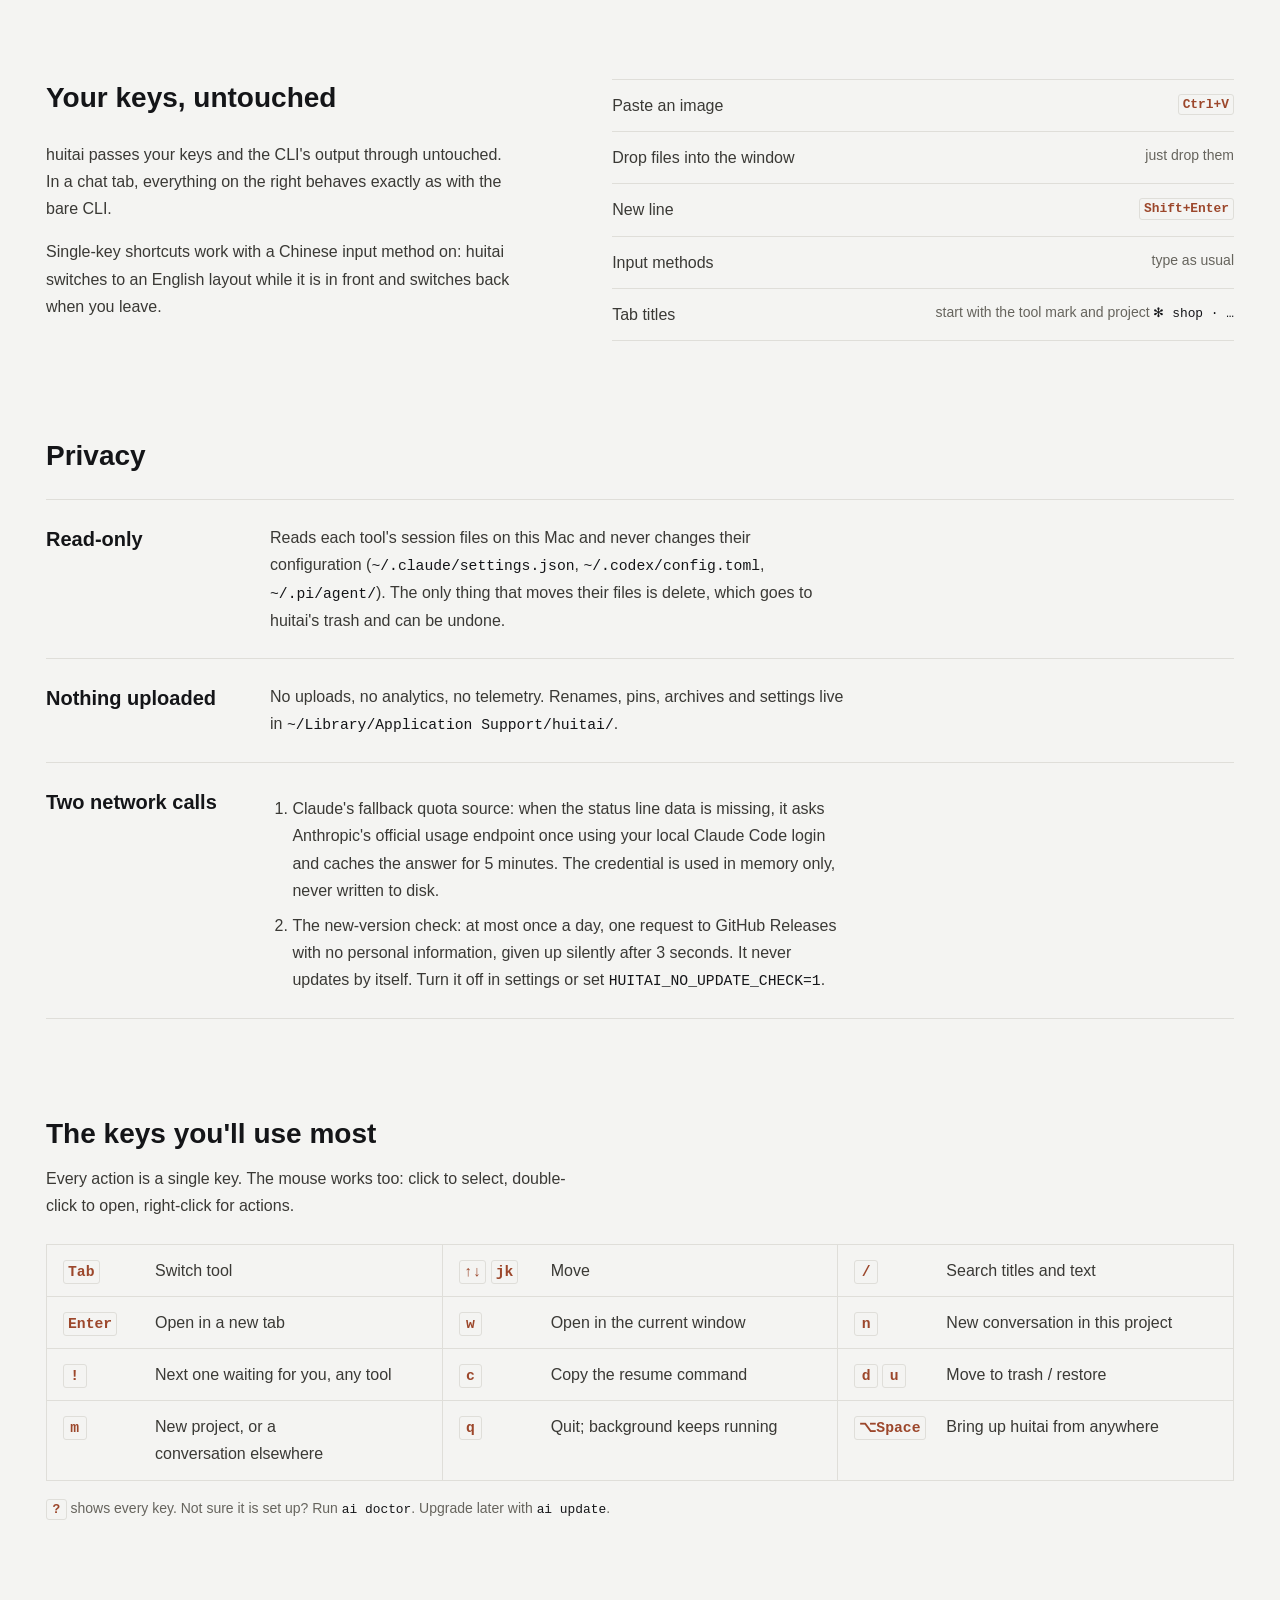
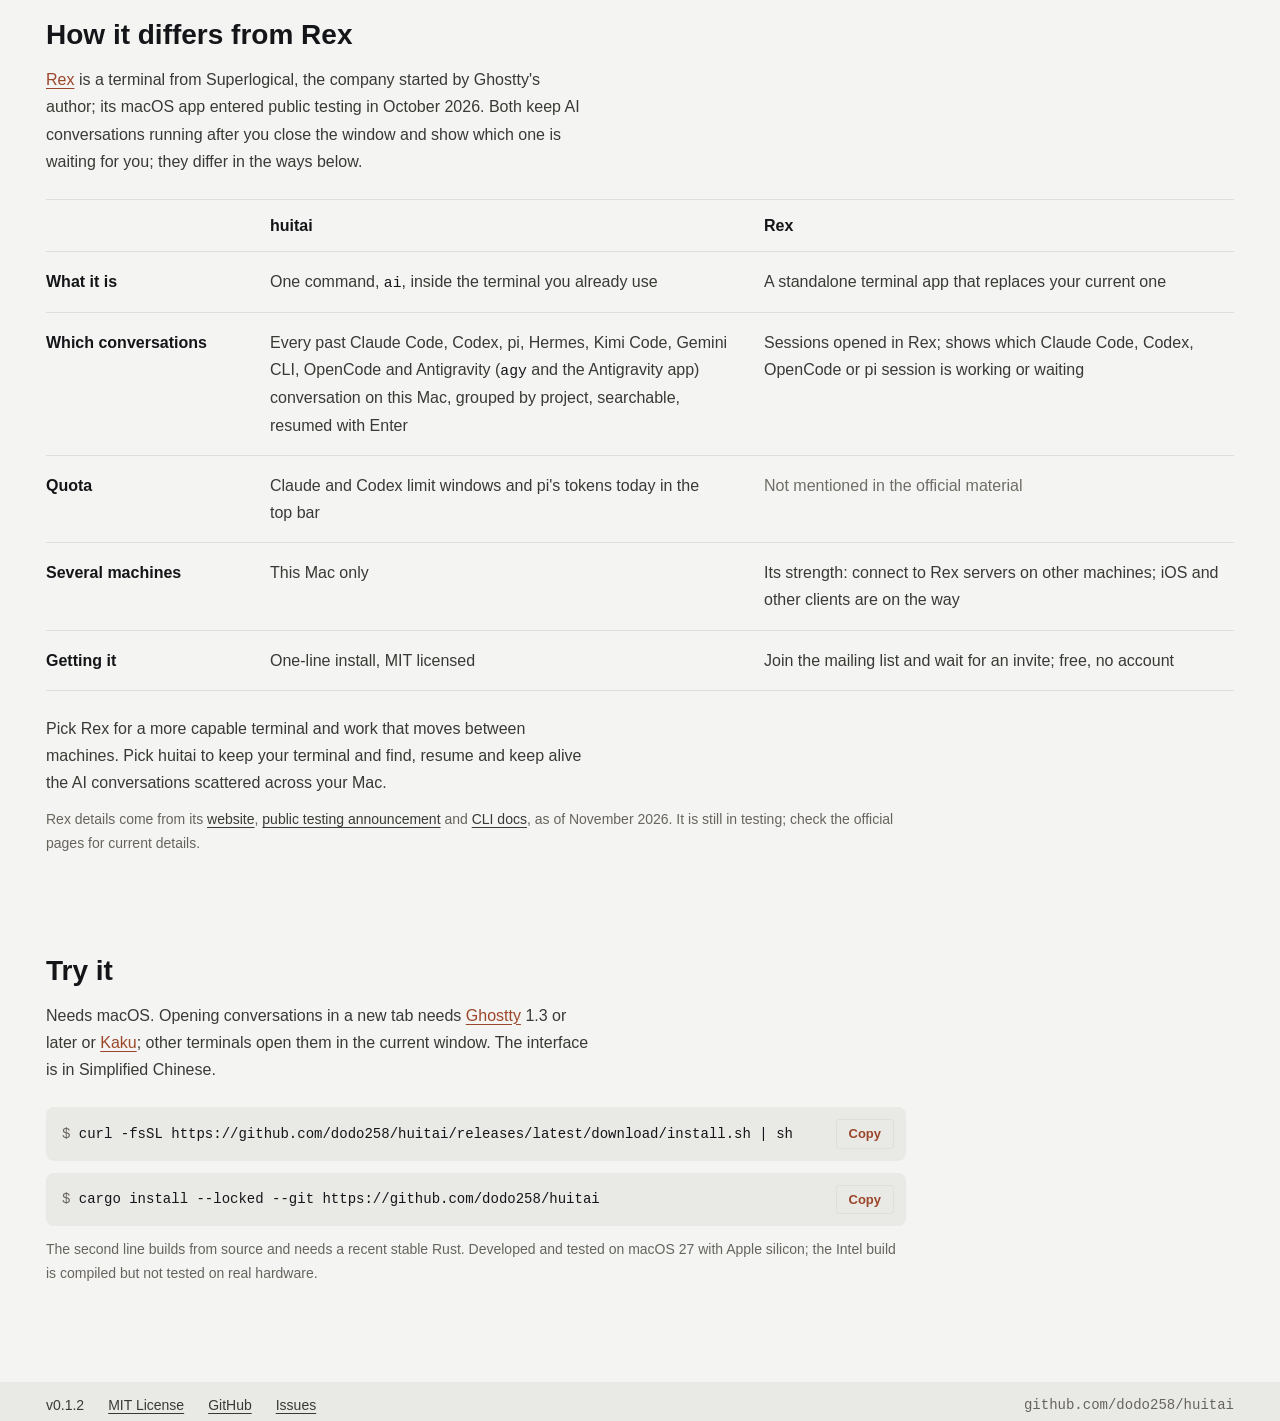
==== commit fa12bbc3: "v0.1.4：多账号、Antigravity、Codex 压缩归档、各家一起搜、$ 额度面板、看得见的动态，去掉 Qwen Code 和智谱 GLM" ====
--- a/site/en/index.html
+++ b/site/en/index.html
@@ -4,19 +4,19 @@
 <meta charset="utf-8">
 <meta name="viewport" content="width=device-width, initial-scale=1">
 <title>huitai · ai — your AI conversations, in the terminal</title>
-<meta name="description" content="Type ai in your terminal to see every Claude Code, Codex and pi conversation on this Mac, grouped by project. Press Enter to pick one back up; close the window and it keeps running. macOS, MIT licensed.">
+<meta name="description" content="Type ai in your terminal to see every Claude Code, Codex, pi, Hermes, Kimi Code, Gemini CLI, OpenCode and Antigravity conversation on this Mac, grouped by project. Press Enter to pick one back up; close the window and it keeps running. macOS, MIT licensed.">
 <meta name="color-scheme" content="dark light">
 <meta name="theme-color" content="#1d1e23" media="(prefers-color-scheme: dark)">
 <meta name="theme-color" content="#e9e9e6" media="(prefers-color-scheme: light)">
 <meta property="og:type" content="website">
 <meta property="og:title" content="huitai · ai">
-<meta property="og:description" content="Type ai in your terminal to see every Claude Code, Codex and pi conversation on this Mac, grouped by project. Press Enter to pick one back up; close the window and it keeps running.">
-<meta property="og:image" content="https://huitai.agentq.cc/img/board-dark.png?v=79ec7763">
+<meta property="og:description" content="Type ai in your terminal to see every Claude Code, Codex, pi, Hermes, Kimi Code, Gemini CLI, OpenCode and Antigravity conversation on this Mac, grouped by project. Press Enter to pick one back up; close the window and it keeps running.">
+<meta property="og:image" content="https://huitai.agentq.cc/img/board-dark.png?v=28b16c68">
 <meta property="og:locale" content="en_US">
 <meta name="twitter:card" content="summary_large_image">
 <link rel="alternate" hreflang="zh-CN" href="../index.html">
 <link rel="icon" href="data:image/svg+xml,%3Csvg xmlns='http://www.w3.org/2000/svg' viewBox='0 0 32 32'%3E%3Crect width='32' height='32' rx='4' fill='%23d97757'/%3E%3Ctext x='16' y='23.5' font-size='21' font-weight='700' text-anchor='middle' fill='%231d1e23' font-family='PingFang SC,sans-serif'%3E%E4%BC%9A%3C/text%3E%3C/svg%3E">
-<link rel="stylesheet" href="../style.css?v=bbe2c063">
+<link rel="stylesheet" href="../style.css?v=0343660a">
 </head>
 <body>
 
@@ -35,26 +35,26 @@
 	<section class="hero">
 		<div class="wrap">
 			<h1><span class="stamp" lang="zh-CN" title="huitai">会话台</span><code>ai</code></h1>
-			<p class="tag">Type <code>ai</code> to see every AI conversation on this Mac, grouped by project.<br>Enter picks one back up. Close the window and it keeps running.</p>
-			<p class="lead">Lists whichever of Claude Code, Codex and pi you have installed. huitai is a command-line tool that lives in your terminal. It is not a terminal and it does not use tmux: you keep Ghostty, Kaku or whatever you already use. The interface is in Simplified Chinese.</p>
+			<p class="tag">Type <code>ai</code> to see every AI conversation on this Mac, grouped by project. <br>Enter picks one back up. Close the window and it keeps running.</p>
+			<p class="lead">Lists whichever of Claude Code, Codex, pi, Hermes, Kimi Code, Gemini CLI, OpenCode and Antigravity you have installed. huitai is a command-line tool that lives in your terminal. It is not a terminal and it does not use tmux: you keep Ghostty, Kaku or whatever you already use. The interface is in Simplified Chinese.</p>
 			<div class="cmd">
 				<code>curl -fsSL https://github.com/dodo258/huitai/releases/latest/download/install.sh | sh</code>
 				<button class="copy" type="button" data-done="Copied">Copy</button>
 			</div>
-			<p class="note">Downloads the prebuilt <code>ai</code> for your chip, checks its SHA256 and puts it in <code>~/.local/bin</code>. No sudo. macOS only. <a href="https://github.com/dodo258/huitai">Source on GitHub</a></p>
+			<p class="note">Downloads the prebuilt <code>ai</code> for your chip, checks its SHA256 and puts it in <code>~/.local/bin</code>. No sudo. macOS only. Opening in a new tab needs Ghostty 1.3+ or Kaku; other terminals open it in the current window. <a href="https://github.com/dodo258/huitai">Source on GitHub</a></p>
 		</div>
 	</section>
 
 	<section class="shot">
 		<div class="wrap">
-			<a href="../img/board-dark.png?v=79ec7763" aria-label="Full-size screenshot">
+			<a href="../img/board-dark.png?v=28b16c68" aria-label="Full-size screenshot">
 				<picture>
-					<source media="(prefers-color-scheme: light)" srcset="../img/board-light.png?v=a82c482d">
-					<img src="../img/board-dark.png?v=79ec7763" width="2376" height="1360" alt="huitai: conversations grouped by project on the left with status, background, count and last-active columns; the selected conversation's live screen on the right">
+					<source media="(prefers-color-scheme: light)" srcset="../img/board-light.png?v=ab7d0923">
+					<img src="../img/board-dark.png?v=28b16c68" width="2592" height="720" alt="huitai: tabs for all eight tools across the top (Claude, Codex, pi, Hermes, Kimi Code, Gemini, OpenCode, Antigravity); Gemini CLI conversations grouped by project on the left, two accounts mixed together and labelled by account name, some running, waiting for you or just done; the running one's live screen on the right">
 				</picture>
 			</a>
 			<ul class="legend">
-				<li>Screenshots use made-up data.</li>
+				<li>Screenshots use made-up data<span class="swipe">; swipe sideways to see all of it</span>.</li>
 				<li><b class="running">◐</b>running</li>
 				<li><b class="waiting">◆</b>waiting for you</li>
 				<li><b class="done">✓</b>just finished</li>
@@ -70,7 +70,7 @@
 			<dl class="rows">
 				<div>
 					<dt>Find</dt>
-					<dd>Conversations from all three tools in one place, grouped by project, newest first, with search over titles and message text. Type <code>ai</code> inside a project directory and that project opens expanded.</dd>
+					<dd>Conversations from every tool in one place, grouped by project, newest first, with search over titles and message text. Type <code>ai</code> inside a project directory and that project opens expanded.</dd>
 					<dd class="keys"><span><kbd>Tab</kbd> switch tool</span><span><kbd>/</kbd> search</span></dd>
 				</div>
 				<div>
@@ -110,7 +110,7 @@
 			<dl class="rows">
 				<div>
 					<dt>Read-only</dt>
-					<dd>Reads the three tools' session files on this Mac and never changes their configuration (<code>~/.claude/settings.json</code>, <code>~/.codex/config.toml</code>, <code>~/.pi/agent/</code>). The only thing that moves their files is delete, which goes to huitai's trash and can be undone.</dd>
+					<dd>Reads each tool's session files on this Mac and never changes their configuration (<code>~/.claude/settings.json</code>, <code>~/.codex/config.toml</code>, <code>~/.pi/agent/</code>). The only thing that moves their files is delete, which goes to huitai's trash and can be undone.</dd>
 				</div>
 				<div>
 					<dt>Nothing uploaded</dt>
@@ -158,7 +158,7 @@
 			<div class="compare">
 				<div class="head"><span></span><span>huitai</span><span>Rex</span></div>
 				<div><span class="k">What it is</span><p data-who="huitai">One command, <code>ai</code>, inside the terminal you already use</p><p data-who="Rex">A standalone terminal app that replaces your current one</p></div>
-				<div><span class="k">Which conversations</span><p data-who="huitai">Every past Claude Code, Codex and pi conversation on this Mac, grouped by project, searchable, resumed with Enter</p><p data-who="Rex">Sessions opened in Rex; shows which Claude Code, Codex, OpenCode or pi session is working or waiting</p></div>
+				<div><span class="k">Which conversations</span><p data-who="huitai">Every past Claude Code, Codex, pi, Hermes, Kimi Code, Gemini CLI, OpenCode and Antigravity (<code>agy</code> and the Antigravity app) conversation on this Mac, grouped by project, searchable, resumed with Enter</p><p data-who="Rex">Sessions opened in Rex; shows which Claude Code, Codex, OpenCode or pi session is working or waiting</p></div>
 				<div><span class="k">Quota</span><p data-who="huitai">Claude and Codex limit windows and pi's tokens today in the top bar</p><p data-who="Rex" class="none">Not mentioned in the official material</p></div>
 				<div><span class="k">Several machines</span><p data-who="huitai">This Mac only</p><p data-who="Rex">Its strength: connect to Rex servers on other machines; iOS and other clients are on the way</p></div>
 				<div><span class="k">Getting it</span><p data-who="huitai">One-line install, MIT licensed</p><p data-who="Rex">Join the mailing list and wait for an invite; free, no account</p></div>
--- a/site/style.css
+++ b/site/style.css
@@ -57,18 +57,22 @@
 		--line: #dfded9;
 		--text: #3a3935;
 		--title: #141518;
-		--muted: #6f6d66;
-		--accent: #a84f32; /* theme.rs 的 #c0603f 压一档：浅底上链接、按键字要够 4.5:1 */
+		--muted: #66645d; /* 顶栏、命令块（#e9e9e6）上也够 4.5:1 */
+		--accent: #9c472b; /* theme.rs 的 #c0603f 压两档：浅底和悬停底（#dfded9）上链接、按键字都要够 4.5:1 */
 		--stamp: #c0603f;  /* 印章是标志，保持和界面截图里一样 */
 		--running: #2e8f4c;
 		--waiting: #a8740f;
 		--done: #16808f;
-		--stopped: #9d9b94;
+		--stopped: #6f6d66; /* 对比表「没有」那格是字，要读得清 */
 		--elsewhere: #5e9a6f;
 	}
 }
 
 * { box-sizing: border-box; }
+
+p, dd, li { text-wrap: pretty; }
+.swipe { display: none; }
+:lang(en) .lead, :lang(en) .intro, :lang(en) .pick { max-width: 34em; } /* 英文约 75 字一行 */
 
 html { -webkit-text-size-adjust: 100%; }
 
@@ -128,7 +132,7 @@
 	gap: var(--s4);
 	height: 48px;
 }
-.top .stamp { font-size: 15px; }
+.top .stamp { font-size: 15px; background: var(--accent); } /* 小字印章：浅色下 #c0603f 底只有 3.5:1 */
 .top .name { font-family: var(--mono); color: var(--title); font-size: var(--fs-mono); }
 .top nav {
 	margin-left: auto;
@@ -364,4 +368,7 @@
 	.foot .path { margin-left: 0; }
 	.legend li:first-child { flex-basis: 100%; }
 	.tag br { display: none; }
-}
+	.shot a { display: block; overflow-x: auto; }
+	.shot img { min-width: 785px; }
+	.swipe { display: inline; }
+}
